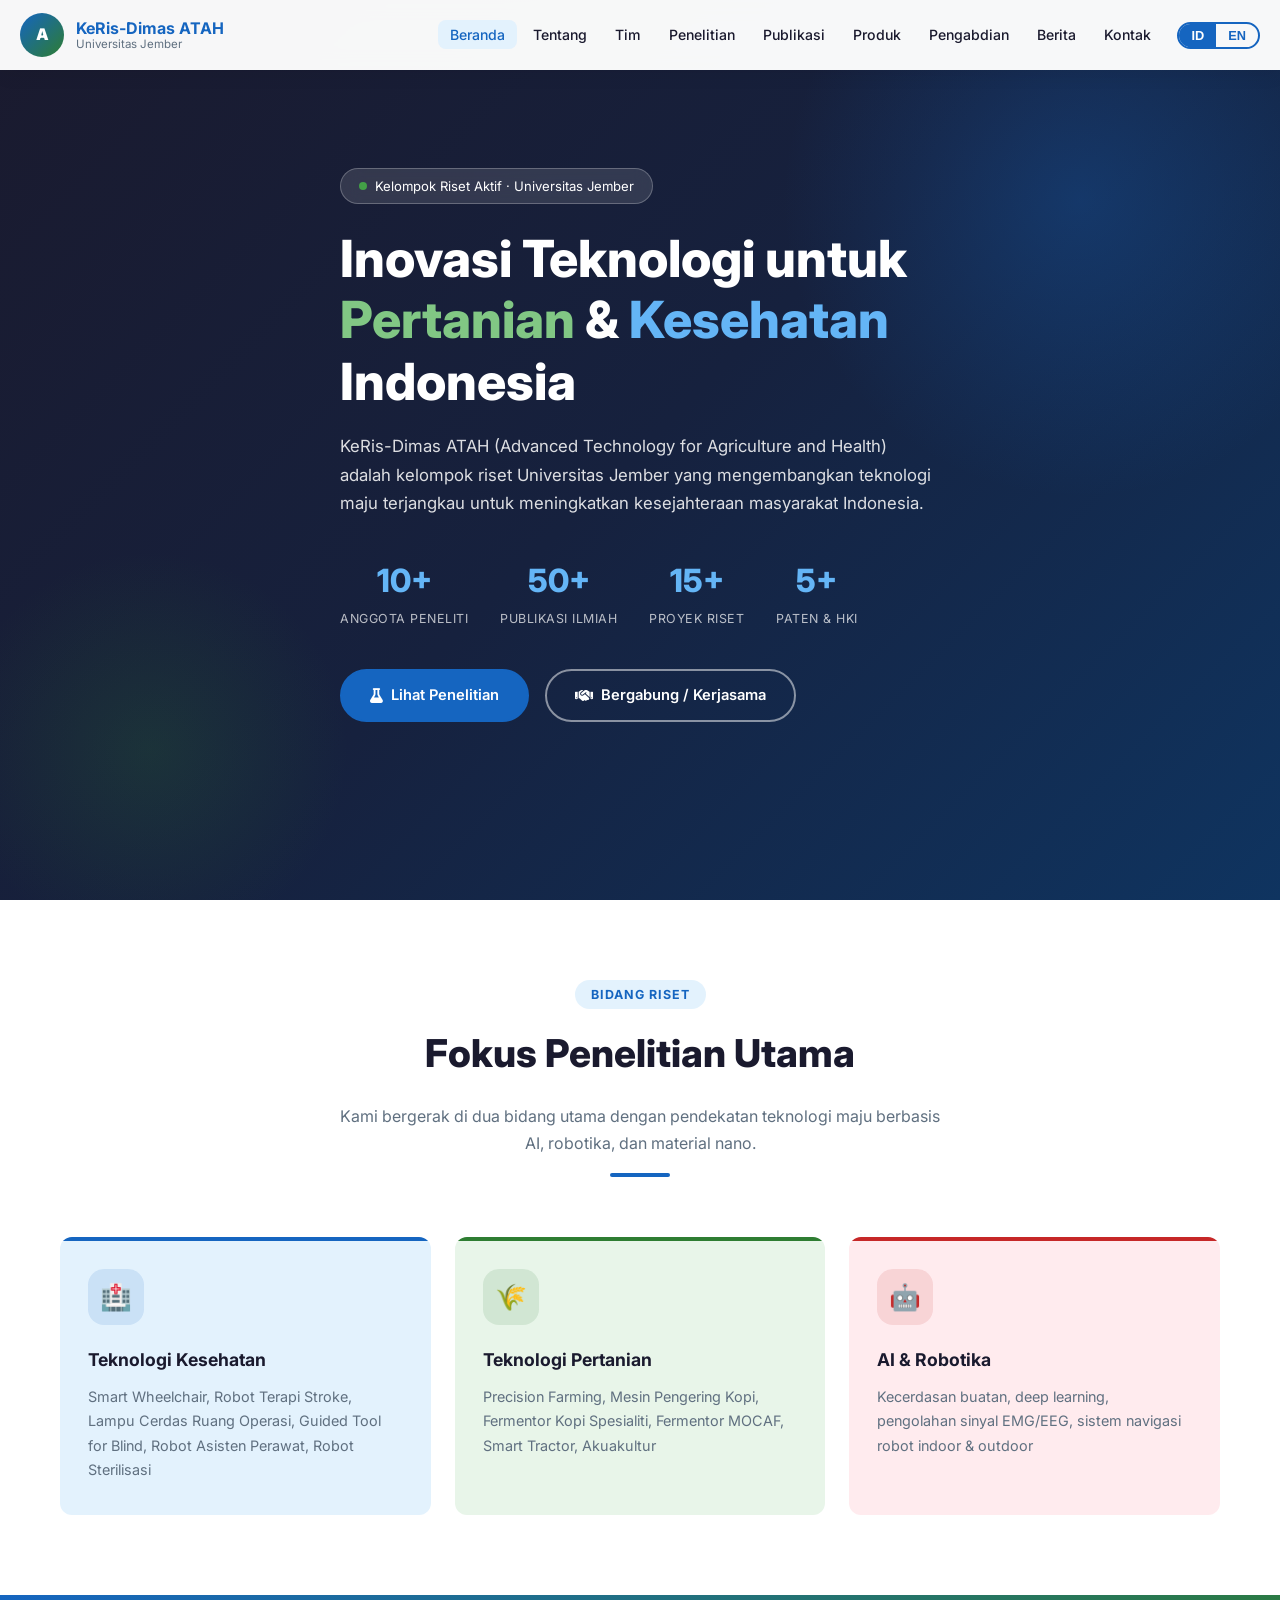
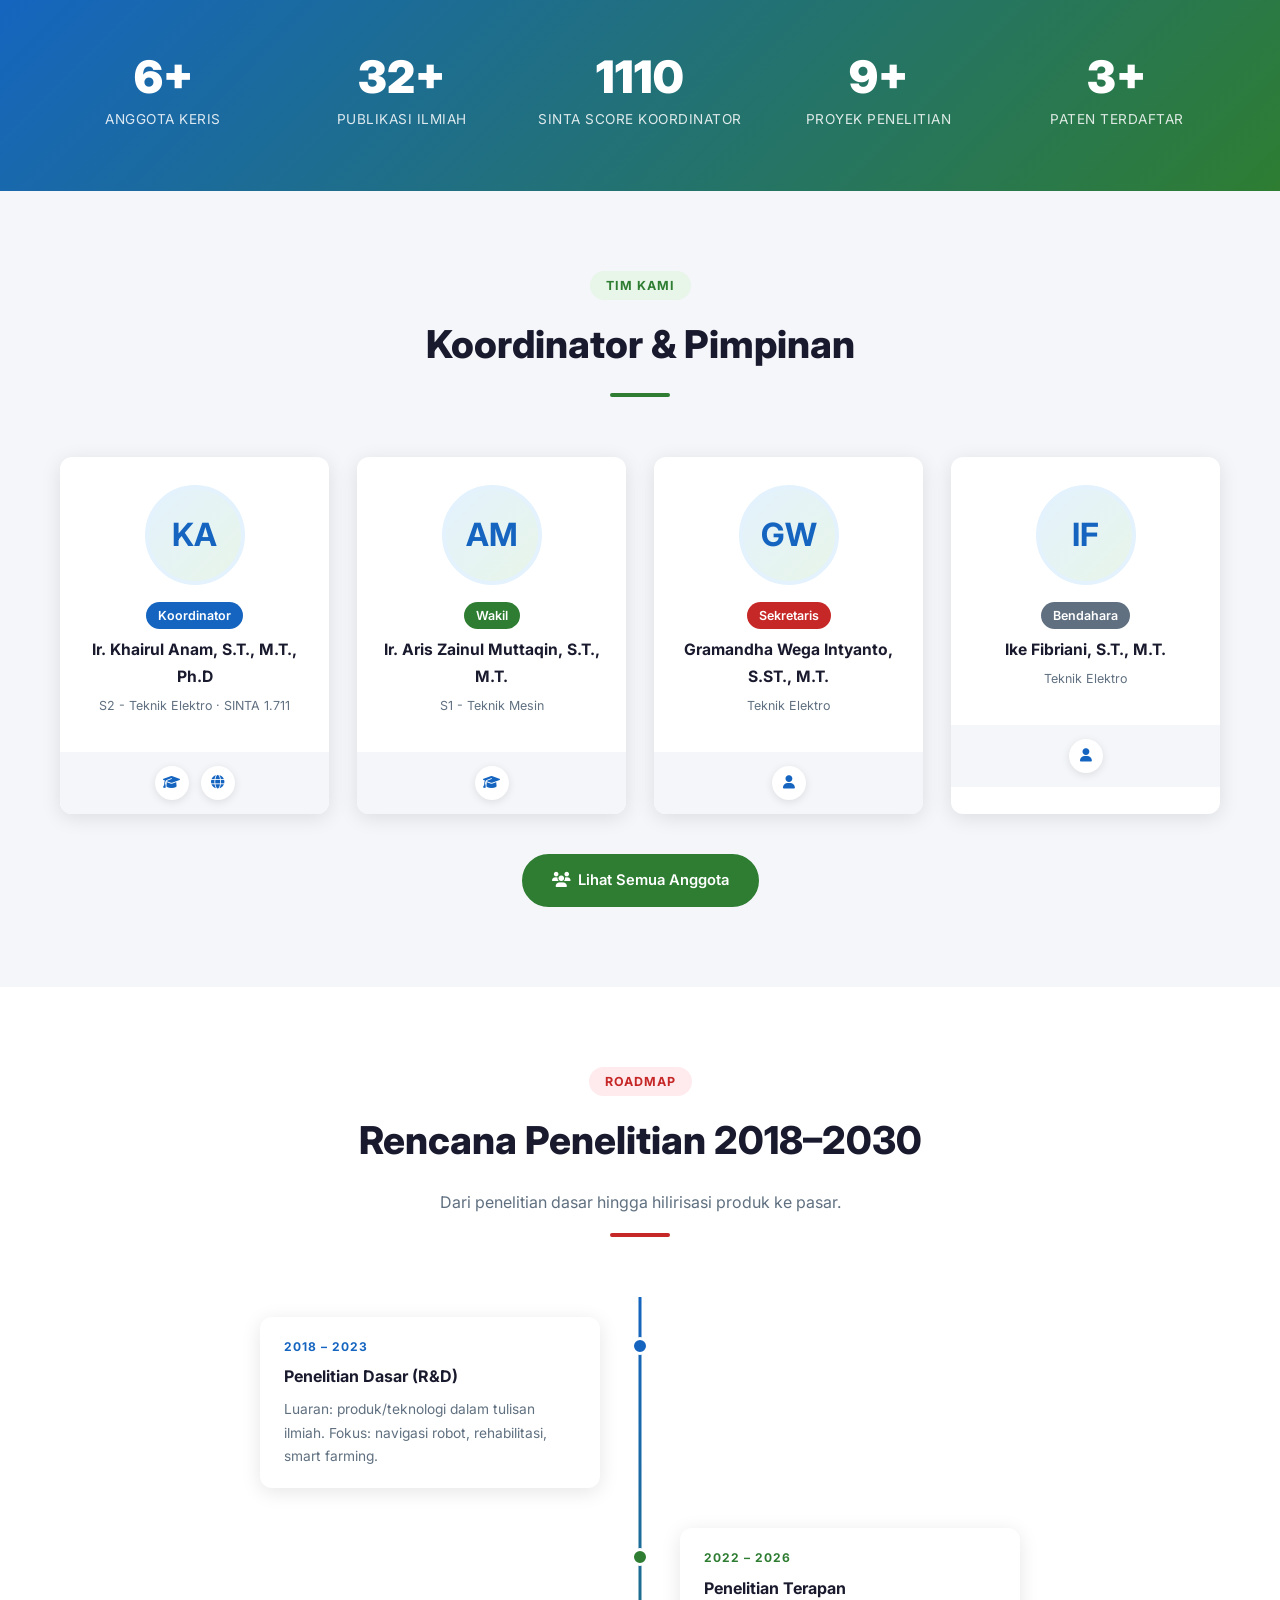
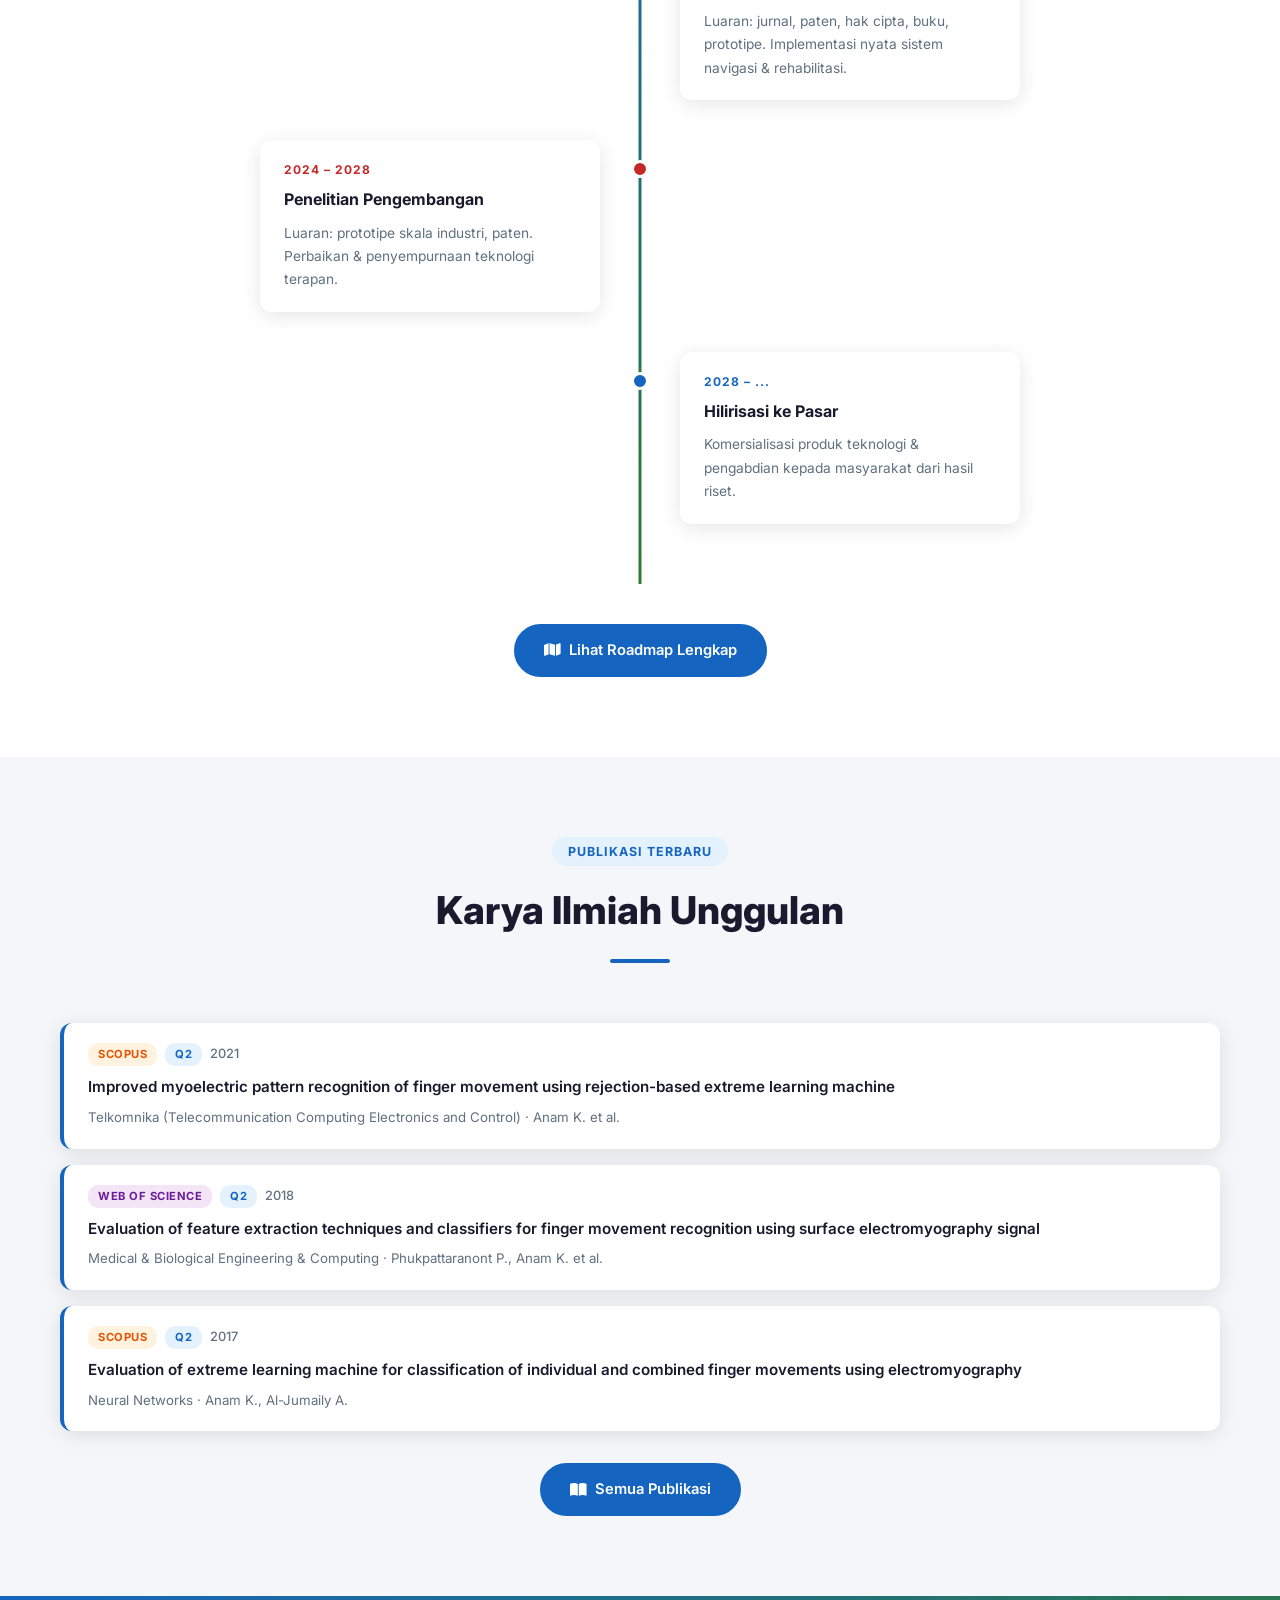
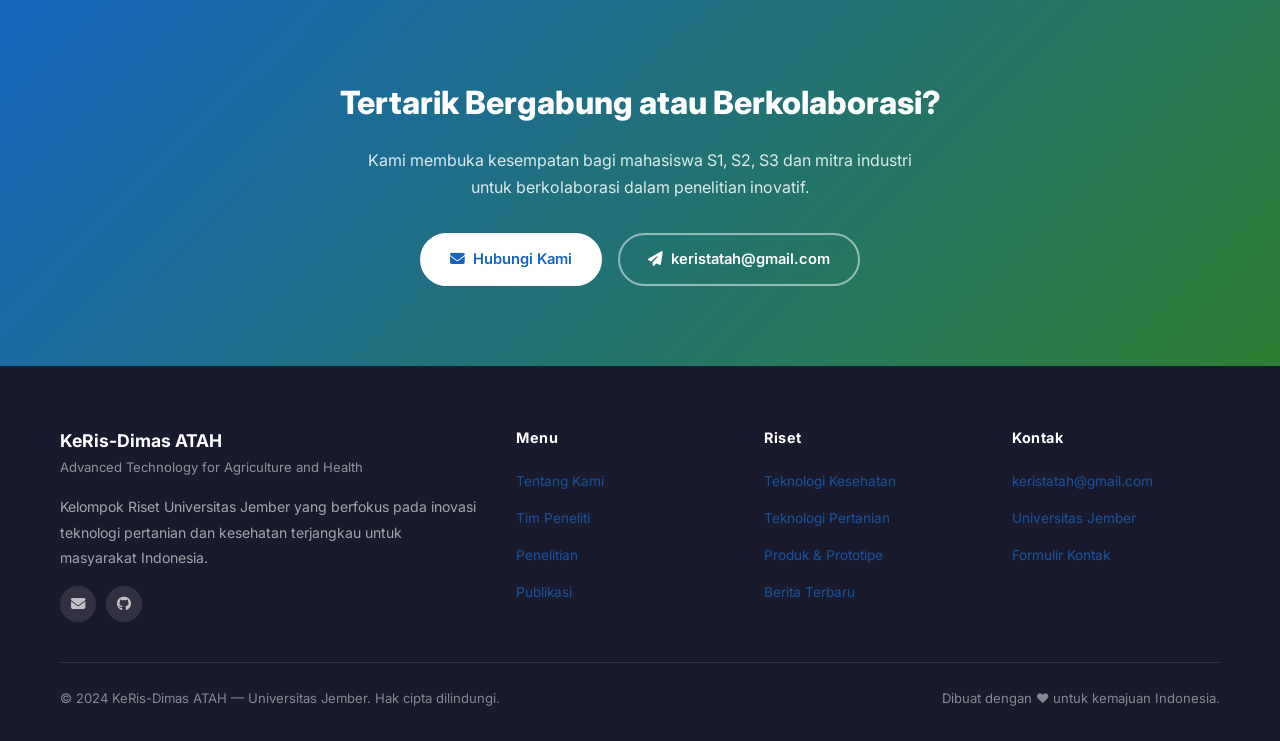
==== index.html @ ddde3e36 "Initial commit" ====
<!DOCTYPE html>
<html lang="id">
<head>
  <meta charset="UTF-8" />
  <meta name="viewport" content="width=device-width, initial-scale=1.0" />
  <title>KeRis-Dimas ATAH — Universitas Jember</title>
  <meta name="description" content="Advanced Technology for Agriculture and Health — Kelompok Riset Universitas Jember yang berfokus pada inovasi teknologi bidang pertanian dan kesehatan." />
  <link rel="preconnect" href="https://fonts.googleapis.com" />
  <link href="https://fonts.googleapis.com/css2?family=Inter:wght@400;500;600;700;800;900&display=swap" rel="stylesheet" />
  <link rel="stylesheet" href="https://cdnjs.cloudflare.com/ajax/libs/font-awesome/6.5.0/css/all.min.css" />
  <link rel="stylesheet" href="css/style.css" />
</head>
<body>

<!-- ═══════════════════════════════ NAVBAR ═══════════════════════════════ -->
<nav class="navbar">
  <a href="index.html" class="navbar-brand">
    <div class="logo-circle">A</div>
    <div class="brand-text">
      <div class="brand-main">KeRis-Dimas ATAH</div>
      <div class="brand-sub">Universitas Jember</div>
    </div>
  </a>

  <ul class="nav-links">
    <li><a href="index.html"><span class="lang-id">Beranda</span><span class="lang-en">Home</span></a></li>
    <li><a href="about.html"><span class="lang-id">Tentang</span><span class="lang-en">About</span></a></li>
    <li><a href="team.html"><span class="lang-id">Tim</span><span class="lang-en">Team</span></a></li>
    <li><a href="research.html"><span class="lang-id">Penelitian</span><span class="lang-en">Research</span></a></li>
    <li><a href="publications.html"><span class="lang-id">Publikasi</span><span class="lang-en">Publications</span></a></li>
    <li><a href="products.html"><span class="lang-id">Produk</span><span class="lang-en">Products</span></a></li>
        <li><a href="pengabdian.html"><span class="lang-id">Pengabdian</span><span class="lang-en">Service</span></a></li>
    <li><a href="news.html"><span class="lang-id">Berita</span><span class="lang-en">News</span></a></li>
    <li><a href="contact.html"><span class="lang-id">Kontak</span><span class="lang-en">Contact</span></a></li>
    <li>
      <div class="lang-btn">
        <button id="btn-id" class="active">ID</button>
        <button id="btn-en">EN</button>
      </div>
    </li>
  </ul>

  <button class="hamburger" aria-label="Menu" aria-expanded="false">
    <span></span><span></span><span></span>
  </button>
</nav>

<!-- ═══════════════════════════════ HERO ═══════════════════════════════ -->
<section class="hero">
  <div class="container">
    <div class="hero-content">
      <div class="hero-badge">
        <span class="dot"></span>
        <span class="lang-id">Kelompok Riset Aktif · Universitas Jember</span>
        <span class="lang-en">Active Research Group · Universitas Jember</span>
      </div>

      <h1>
        <span class="lang-id">
          Inovasi Teknologi untuk<br>
          <span class="highlight-green">Pertanian</span> &amp;
          <span class="highlight-blue">Kesehatan</span><br>
          Indonesia
        </span>
        <span class="lang-en">
          Technology Innovation for<br>
          <span class="highlight-green">Agriculture</span> &amp;
          <span class="highlight-blue">Health</span><br>
          of Indonesia
        </span>
      </h1>

      <p>
        <span class="lang-id">
          KeRis-Dimas ATAH (Advanced Technology for Agriculture and Health) adalah kelompok riset
          Universitas Jember yang mengembangkan teknologi maju terjangkau untuk meningkatkan
          kesejahteraan masyarakat Indonesia.
        </span>
        <span class="lang-en">
          KeRis-Dimas ATAH (Advanced Technology for Agriculture and Health) is a research group
          of Universitas Jember developing affordable advanced technologies to improve
          the welfare of Indonesian society.
        </span>
      </p>

      <div class="hero-stats">
        <div class="hero-stat">
          <div class="number" data-target="10" data-suffix="+">0</div>
          <div class="label"><span class="lang-id">Anggota Peneliti</span><span class="lang-en">Researchers</span></div>
        </div>
        <div class="hero-stat">
          <div class="number" data-target="50" data-suffix="+">0</div>
          <div class="label"><span class="lang-id">Publikasi Ilmiah</span><span class="lang-en">Publications</span></div>
        </div>
        <div class="hero-stat">
          <div class="number" data-target="15" data-suffix="+">0</div>
          <div class="label"><span class="lang-id">Proyek Riset</span><span class="lang-en">Research Projects</span></div>
        </div>
        <div class="hero-stat">
          <div class="number" data-target="5" data-suffix="+">0</div>
          <div class="label"><span class="lang-id">Paten & HKI</span><span class="lang-en">Patents & IPR</span></div>
        </div>
      </div>

      <div class="hero-buttons">
        <a href="research.html" class="btn btn-primary">
          <i class="fas fa-flask"></i>
          <span class="lang-id">Lihat Penelitian</span>
          <span class="lang-en">View Research</span>
        </a>
        <a href="contact.html" class="btn btn-outline">
          <i class="fas fa-handshake"></i>
          <span class="lang-id">Bergabung / Kerjasama</span>
          <span class="lang-en">Join / Collaborate</span>
        </a>
      </div>
    </div>
  </div>
</section>

<!-- ═══════════════════════════════ FOCUS AREAS ═══════════════════════════════ -->
<section style="padding:80px 0; background:var(--white);">
  <div class="container">
    <div class="section-header">
      <span class="section-tag tag-blue">
        <span class="lang-id">Bidang Riset</span>
        <span class="lang-en">Research Areas</span>
      </span>
      <h2>
        <span class="lang-id">Fokus Penelitian Utama</span>
        <span class="lang-en">Main Research Focus</span>
      </h2>
      <p>
        <span class="lang-id">Kami bergerak di dua bidang utama dengan pendekatan teknologi maju berbasis AI, robotika, dan material nano.</span>
        <span class="lang-en">We operate in two main areas using advanced AI-based, robotics, and nanomaterial technologies.</span>
      </p>
      <div class="section-divider divider-blue"></div>
    </div>

    <div class="focus-grid">
      <!-- Health -->
      <div class="focus-card blue">
        <div class="focus-icon">🏥</div>
        <h3><span class="lang-id">Teknologi Kesehatan</span><span class="lang-en">Health Technology</span></h3>
        <p>
          <span class="lang-id">Smart Wheelchair, Robot Terapi Stroke, Lampu Cerdas Ruang Operasi, Guided Tool for Blind, Robot Asisten Perawat, Robot Sterilisasi</span>
          <span class="lang-en">Smart Wheelchair, Stroke Therapy Robot, Smart OR Lamp, Guided Tool for Blind, Nurse Assistant Robot, Sterilization Robot</span>
        </p>
      </div>
      <!-- Agriculture -->
      <div class="focus-card green">
        <div class="focus-icon">🌾</div>
        <h3><span class="lang-id">Teknologi Pertanian</span><span class="lang-en">Agricultural Technology</span></h3>
        <p>
          <span class="lang-id">Precision Farming, Mesin Pengering Kopi, Fermentor Kopi Spesialiti, Fermentor MOCAF, Smart Tractor, Akuakultur</span>
          <span class="lang-en">Precision Farming, Coffee Dryer, Specialty Coffee Fermenter, MOCAF Fermenter, Smart Tractor, Aquaculture</span>
        </p>
      </div>
      <!-- AI & Robotics -->
      <div class="focus-card red">
        <div class="focus-icon">🤖</div>
        <h3><span class="lang-id">AI & Robotika</span><span class="lang-en">AI & Robotics</span></h3>
        <p>
          <span class="lang-id">Kecerdasan buatan, deep learning, pengolahan sinyal EMG/EEG, sistem navigasi robot indoor & outdoor</span>
          <span class="lang-en">Artificial intelligence, deep learning, EMG/EEG signal processing, indoor & outdoor robot navigation systems</span>
        </p>
      </div>
    </div>
  </div>
</section>

<!-- ═══════════════════════════════ STATS BAR ═══════════════════════════════ -->
<div class="stats-bar">
  <div class="container">
    <div class="stats-grid">
      <div class="stat-item">
        <div class="stat-number" data-target="10" data-suffix="+">0</div>
        <div class="stat-label"><span class="lang-id">Anggota KeRis</span><span class="lang-en">Members</span></div>
      </div>
      <div class="stat-item">
        <div class="stat-number" data-target="50" data-suffix="+">0</div>
        <div class="stat-label"><span class="lang-id">Publikasi Ilmiah</span><span class="lang-en">Publications</span></div>
      </div>
      <div class="stat-item">
        <div class="stat-number" data-target="1711">0</div>
        <div class="stat-label"><span class="lang-id">SINTA Score Koordinator</span><span class="lang-en">Coordinator SINTA Score</span></div>
      </div>
      <div class="stat-item">
        <div class="stat-number" data-target="15" data-suffix="+">0</div>
        <div class="stat-label"><span class="lang-id">Proyek Penelitian</span><span class="lang-en">Research Projects</span></div>
      </div>
      <div class="stat-item">
        <div class="stat-number" data-target="5" data-suffix="+">0</div>
        <div class="stat-label"><span class="lang-id">Paten Terdaftar</span><span class="lang-en">Registered Patents</span></div>
      </div>
    </div>
  </div>
</div>

<!-- ═══════════════════════════════ TEAM PREVIEW ═══════════════════════════════ -->
<section class="bg-light">
  <div class="container">
    <div class="section-header">
      <span class="section-tag tag-green">
        <span class="lang-id">Tim Kami</span><span class="lang-en">Our Team</span>
      </span>
      <h2>
        <span class="lang-id">Koordinator & Pimpinan</span>
        <span class="lang-en">Coordinator & Leaders</span>
      </h2>
      <div class="section-divider divider-green"></div>
    </div>

    <div class="team-grid" style="grid-template-columns: repeat(auto-fill, minmax(220px,1fr));">
      <!-- Koordinator -->
      <div class="team-card">
        <div class="team-card-top">
          <img src="assets/images/khairul-anam.jpg" alt="Khairul Anam" class="team-avatar"
               onerror="this.style.display='none';this.nextElementSibling.style.display='flex';">
          <div class="team-avatar-placeholder" style="display:none;">KA</div>
          <div class="role">Koordinator</div>
          <h3>Ir. Khairul Anam, S.T., M.T., Ph.D</h3>
          <div class="division">S2 - Teknik Elektro · SINTA 1.711</div>
        </div>
        <div class="team-card-footer">
          <a href="https://sinta.kemdikbud.go.id/authors/profile/55778" target="_blank" class="social-link" title="SINTA"><i class="fas fa-graduation-cap"></i></a>
          <a href="https://khairul-anam.github.io/" target="_blank" class="social-link" title="Website"><i class="fas fa-globe"></i></a>
        </div>
      </div>
      <!-- Wakil -->
      <div class="team-card">
        <div class="team-card-top">
          <img src="assets/images/aris-muttaqin.jpg" alt="Aris Zainul Muttaqin" class="team-avatar"
               onerror="this.style.display='none';this.nextElementSibling.style.display='flex';">
          <div class="team-avatar-placeholder" style="display:none;">AM</div>
          <div class="role green"><span class="lang-id">Wakil</span><span class="lang-en">Vice Coord.</span></div>
          <h3>Ir. Aris Zainul Muttaqin, S.T., M.T.</h3>
          <div class="division">S1 - Teknik Mesin</div>
        </div>
        <div class="team-card-footer">
          <a href="https://sinta.kemdikbud.go.id/authors/profile/6660229" target="_blank" class="social-link green" title="SINTA"><i class="fas fa-graduation-cap"></i></a>
        </div>
      </div>
      <!-- Sekretaris -->
      <div class="team-card">
        <div class="team-card-top">
          <div class="team-avatar-placeholder">GW</div>
          <div class="role red"><span class="lang-id">Sekretaris</span><span class="lang-en">Secretary</span></div>
          <h3>Gramandha Wega Intyanto, S.ST., M.T.</h3>
          <div class="division">Teknik Elektro</div>
        </div>
        <div class="team-card-footer">
          <a href="team.html" class="social-link red" title="Profil"><i class="fas fa-user"></i></a>
        </div>
      </div>
      <!-- Bendahara -->
      <div class="team-card">
        <div class="team-card-top">
          <div class="team-avatar-placeholder">IF</div>
          <div class="role" style="background:var(--gray)"><span class="lang-id">Bendahara</span><span class="lang-en">Treasurer</span></div>
          <h3>Ike Fibriani, S.T., M.T.</h3>
          <div class="division">Teknik Elektro</div>
        </div>
        <div class="team-card-footer">
          <a href="team.html" class="social-link" title="Profil"><i class="fas fa-user"></i></a>
        </div>
      </div>
    </div>

    <div class="text-center mt-6" style="margin-top:40px;">
      <a href="team.html" class="btn btn-green">
        <i class="fas fa-users"></i>
        <span class="lang-id">Lihat Semua Anggota</span>
        <span class="lang-en">View All Members</span>
      </a>
    </div>
  </div>
</section>

<!-- ═══════════════════════════════ ROADMAP PREVIEW ═══════════════════════════════ -->
<section>
  <div class="container">
    <div class="section-header">
      <span class="section-tag tag-red">
        <span class="lang-id">Roadmap</span><span class="lang-en">Research Roadmap</span>
      </span>
      <h2>
        <span class="lang-id">Rencana Penelitian 2018–2030</span>
        <span class="lang-en">Research Plan 2018–2030</span>
      </h2>
      <p>
        <span class="lang-id">Dari penelitian dasar hingga hilirisasi produk ke pasar.</span>
        <span class="lang-en">From basic research to product commercialization.</span>
      </p>
      <div class="section-divider divider-red"></div>
    </div>

    <div class="roadmap-timeline">
      <div class="roadmap-item">
        <div class="roadmap-dot blue"></div>
        <div class="roadmap-content">
          <div class="year text-blue">2018 – 2023</div>
          <h4><span class="lang-id">Penelitian Dasar (R&D)</span><span class="lang-en">Basic Research (R&D)</span></h4>
          <p><span class="lang-id">Luaran: produk/teknologi dalam tulisan ilmiah. Fokus: navigasi robot, rehabilitasi, smart farming.</span><span class="lang-en">Output: scientific publications. Focus: robot navigation, rehabilitation, smart farming.</span></p>
        </div>
      </div>
      <div class="roadmap-item">
        <div class="roadmap-dot green"></div>
        <div class="roadmap-content">
          <div class="year text-green">2022 – 2026</div>
          <h4><span class="lang-id">Penelitian Terapan</span><span class="lang-en">Applied Research</span></h4>
          <p><span class="lang-id">Luaran: jurnal, paten, hak cipta, buku, prototipe. Implementasi nyata sistem navigasi & rehabilitasi.</span><span class="lang-en">Output: journals, patents, copyright, books, prototypes. Real-world implementation.</span></p>
        </div>
      </div>
      <div class="roadmap-item">
        <div class="roadmap-dot red"></div>
        <div class="roadmap-content">
          <div class="year text-red">2024 – 2028</div>
          <h4><span class="lang-id">Penelitian Pengembangan</span><span class="lang-en">Development Research</span></h4>
          <p><span class="lang-id">Luaran: prototipe skala industri, paten. Perbaikan & penyempurnaan teknologi terapan.</span><span class="lang-en">Output: industrial-scale prototypes, patents. Refinement of applied technology.</span></p>
        </div>
      </div>
      <div class="roadmap-item">
        <div class="roadmap-dot blue"></div>
        <div class="roadmap-content">
          <div class="year text-blue">2028 – ...</div>
          <h4><span class="lang-id">Hilirisasi ke Pasar</span><span class="lang-en">Market Commercialization</span></h4>
          <p><span class="lang-id">Komersialisasi produk teknologi & pengabdian kepada masyarakat dari hasil riset.</span><span class="lang-en">Commercialization of technology products & community service from research results.</span></p>
        </div>
      </div>
    </div>

    <div class="text-center" style="margin-top:40px;">
      <a href="research.html" class="btn btn-primary">
        <i class="fas fa-map"></i>
        <span class="lang-id">Lihat Roadmap Lengkap</span>
        <span class="lang-en">View Full Roadmap</span>
      </a>
    </div>
  </div>
</section>

<!-- ═══════════════════════════════ LATEST PUBLICATIONS ═══════════════════════════════ -->
<section class="bg-light">
  <div class="container">
    <div class="section-header">
      <span class="section-tag tag-blue">
        <span class="lang-id">Publikasi Terbaru</span><span class="lang-en">Latest Publications</span>
      </span>
      <h2>
        <span class="lang-id">Karya Ilmiah Unggulan</span>
        <span class="lang-en">Featured Scientific Works</span>
      </h2>
      <div class="section-divider divider-blue"></div>
    </div>

    <div class="pub-list">
      <div class="pub-card q2">
        <div class="pub-meta">
          <span class="pub-badge badge-scopus">Scopus</span>
          <span class="pub-badge badge-q2">Q2</span>
          <span class="pub-year">2021</span>
        </div>
        <h4>Improved myoelectric pattern recognition of finger movement using rejection-based extreme learning machine</h4>
        <div class="pub-journal">Telkomnika (Telecommunication Computing Electronics and Control) · Anam K. et al.</div>
      </div>
      <div class="pub-card q2">
        <div class="pub-meta">
          <span class="pub-badge badge-wos">Web of Science</span>
          <span class="pub-badge badge-q2">Q2</span>
          <span class="pub-year">2018</span>
        </div>
        <h4>Evaluation of feature extraction techniques and classifiers for finger movement recognition using surface electromyography signal</h4>
        <div class="pub-journal">Medical & Biological Engineering & Computing · Phukpattaranont P., Anam K. et al.</div>
      </div>
      <div class="pub-card q2">
        <div class="pub-meta">
          <span class="pub-badge badge-scopus">Scopus</span>
          <span class="pub-badge badge-q2">Q2</span>
          <span class="pub-year">2017</span>
        </div>
        <h4>Evaluation of extreme learning machine for classification of individual and combined finger movements using electromyography</h4>
        <div class="pub-journal">Neural Networks · Anam K., Al-Jumaily A.</div>
      </div>
    </div>

    <div class="text-center" style="margin-top:32px;">
      <a href="publications.html" class="btn btn-primary">
        <i class="fas fa-book-open"></i>
        <span class="lang-id">Semua Publikasi</span>
        <span class="lang-en">All Publications</span>
      </a>
    </div>
  </div>
</section>

<!-- ═══════════════════════════════ CALL TO ACTION ═══════════════════════════════ -->
<section style="background:linear-gradient(135deg,var(--blue) 0%,var(--green) 100%);padding:80px 0;text-align:center;">
  <div class="container">
    <h2 style="color:white;font-size:2rem;font-weight:800;margin-bottom:16px;">
      <span class="lang-id">Tertarik Bergabung atau Berkolaborasi?</span>
      <span class="lang-en">Interested in Joining or Collaborating?</span>
    </h2>
    <p style="color:rgba(255,255,255,0.85);font-size:1rem;max-width:550px;margin:0 auto 32px;">
      <span class="lang-id">Kami membuka kesempatan bagi mahasiswa S1, S2, S3 dan mitra industri untuk berkolaborasi dalam penelitian inovatif.</span>
      <span class="lang-en">We welcome undergraduate, graduate students, and industry partners to collaborate in innovative research.</span>
    </p>
    <div style="display:flex;gap:16px;justify-content:center;flex-wrap:wrap;">
      <a href="contact.html" class="btn" style="background:white;color:var(--blue);border-color:white;">
        <i class="fas fa-envelope"></i>
        <span class="lang-id">Hubungi Kami</span>
        <span class="lang-en">Contact Us</span>
      </a>
      <a href="mailto:keristatah@gmail.com" class="btn btn-outline">
        <i class="fas fa-paper-plane"></i>
        keristatah@gmail.com
      </a>
    </div>
  </div>
</section>

<!-- ═══════════════════════════════ FOOTER ═══════════════════════════════ -->
<footer>
  <div class="container">
    <div class="footer-grid">
      <div>
        <div class="footer-brand">
          <div class="name">KeRis-Dimas ATAH</div>
          <div class="sub">Advanced Technology for Agriculture and Health</div>
        </div>
        <p>
          <span class="lang-id">Kelompok Riset Universitas Jember yang berfokus pada inovasi teknologi pertanian dan kesehatan terjangkau untuk masyarakat Indonesia.</span>
          <span class="lang-en">A research group of Universitas Jember focusing on affordable agricultural and health technology innovations for Indonesian society.</span>
        </p>
        <div class="footer-socials" style="margin-top:16px;">
          <a href="mailto:keristatah@gmail.com" class="footer-social-btn" title="Email"><i class="fas fa-envelope"></i></a>
          <a href="https://github.com/kerisatah-unej" target="_blank" class="footer-social-btn" title="GitHub"><i class="fab fa-github"></i></a>
        </div>
      </div>
      <div class="footer-col">
        <h4><span class="lang-id">Menu</span><span class="lang-en">Navigation</span></h4>
        <ul>
          <li><a href="about.html"><span class="lang-id">Tentang Kami</span><span class="lang-en">About Us</span></a></li>
          <li><a href="team.html"><span class="lang-id">Tim Peneliti</span><span class="lang-en">Research Team</span></a></li>
          <li><a href="research.html"><span class="lang-id">Penelitian</span><span class="lang-en">Research</span></a></li>
          <li><a href="publications.html"><span class="lang-id">Publikasi</span><span class="lang-en">Publications</span></a></li>
        </ul>
      </div>
      <div class="footer-col">
        <h4><span class="lang-id">Riset</span><span class="lang-en">Research</span></h4>
        <ul>
          <li><a href="research.html#health"><span class="lang-id">Teknologi Kesehatan</span><span class="lang-en">Health Technology</span></a></li>
          <li><a href="research.html#agriculture"><span class="lang-id">Teknologi Pertanian</span><span class="lang-en">Agricultural Tech</span></a></li>
          <li><a href="products.html"><span class="lang-id">Produk & Prototipe</span><span class="lang-en">Products & Prototypes</span></a></li>
          <li><a href="news.html"><span class="lang-id">Berita Terbaru</span><span class="lang-en">Latest News</span></a></li>
        </ul>
      </div>
      <div class="footer-col">
        <h4><span class="lang-id">Kontak</span><span class="lang-en">Contact</span></h4>
        <ul>
          <li><a href="mailto:keristatah@gmail.com">keristatah@gmail.com</a></li>
          <li><a href="https://unej.ac.id" target="_blank">Universitas Jember</a></li>
          <li><a href="contact.html"><span class="lang-id">Formulir Kontak</span><span class="lang-en">Contact Form</span></a></li>
        </ul>
      </div>
    </div>
    <div class="footer-bottom">
      <p>© 2024 KeRis-Dimas ATAH — Universitas Jember. <span class="lang-id">Hak cipta dilindungi.</span><span class="lang-en">All rights reserved.</span></p>
      <p><span class="lang-id">Dibuat dengan ❤️ untuk kemajuan Indonesia.</span><span class="lang-en">Made with ❤️ for Indonesia's progress.</span></p>
    </div>
  </div>
</footer>

<button class="scroll-top" id="scroll-top" aria-label="Scroll to top">
  <i class="fas fa-arrow-up"></i>
</button>

<script src="js/main.js"></script>
</body>
</html>
---- css/style.css ----
/* ============================================================
   KeRis-Dimas ATAH — Universitas Jember
   Main Stylesheet
   Colors: Blue #1565C0 | Green #2E7D32 | Red #C62828
   ============================================================ */

:root {
  --blue:        #1565C0;
  --blue-light:  #1E88E5;
  --blue-pale:   #E3F2FD;
  --green:       #2E7D32;
  --green-light: #43A047;
  --green-pale:  #E8F5E9;
  --red:         #C62828;
  --red-light:   #E53935;
  --red-pale:    #FFEBEE;
  --dark:        #1A1A2E;
  --gray:        #607080;
  --light-gray:  #F4F6F9;
  --white:       #FFFFFF;
  --shadow:      0 4px 20px rgba(0,0,0,0.10);
  --radius:      12px;
  --transition:  all 0.3s ease;
}

/* ── Reset & Base ── */
*, *::before, *::after { box-sizing: border-box; margin: 0; padding: 0; }
html { scroll-behavior: smooth; font-size: 16px; }
body {
  font-family: 'Inter', 'Segoe UI', Tahoma, Geneva, Verdana, sans-serif;
  color: var(--dark);
  background: var(--white);
  line-height: 1.7;
}
a { color: var(--blue); text-decoration: none; transition: var(--transition); }
a:hover { color: var(--blue-light); }
img { max-width: 100%; height: auto; display: block; }
section { padding: 80px 0; }
.container { max-width: 1200px; margin: 0 auto; padding: 0 20px; }

/* ── Language Toggle ── */
.lang-en { display: none; }
.lang-id { display: inline; }
body.en .lang-en { display: inline; }
body.en .lang-id { display: none; }
/* Block-level language elements */
.lang-en-block { display: none; }
.lang-id-block { display: block; }
body.en .lang-en-block { display: block; }
body.en .lang-id-block { display: none; }

/* ── Navbar ── */
.navbar {
  position: fixed;
  top: 0; left: 0; right: 0;
  z-index: 1000;
  background: rgba(255,255,255,0.97);
  backdrop-filter: blur(10px);
  box-shadow: 0 2px 20px rgba(0,0,0,0.08);
  padding: 0 20px;
  height: 70px;
  display: flex;
  align-items: center;
  justify-content: space-between;
  transition: var(--transition);
}
.navbar-brand {
  display: flex;
  align-items: center;
  gap: 12px;
  font-weight: 700;
  font-size: 1.1rem;
  color: var(--dark) !important;
}
.navbar-brand .logo-circle {
  width: 44px; height: 44px;
  border-radius: 50%;
  background: linear-gradient(135deg, var(--blue), var(--green));
  display: flex; align-items: center; justify-content: center;
  color: white; font-weight: 900; font-size: 1rem;
  flex-shrink: 0;
}
.navbar-brand .brand-text { line-height: 1.2; }
.navbar-brand .brand-text .brand-main { color: var(--blue); font-size: 1rem; }
.navbar-brand .brand-text .brand-sub { color: var(--gray); font-size: 0.72rem; font-weight: 400; }

.nav-links {
  display: flex;
  align-items: center;
  gap: 4px;
  list-style: none;
}
.nav-links a {
  color: var(--dark);
  font-size: 0.88rem;
  font-weight: 500;
  padding: 6px 12px;
  border-radius: 8px;
  transition: var(--transition);
}
.nav-links a:hover,
.nav-links a.active {
  background: var(--blue-pale);
  color: var(--blue);
}

.lang-btn {
  display: flex;
  align-items: center;
  border: 2px solid var(--blue);
  border-radius: 20px;
  overflow: hidden;
  margin-left: 10px;
}
.lang-btn button {
  padding: 4px 12px;
  border: none;
  background: transparent;
  font-size: 0.8rem;
  font-weight: 600;
  cursor: pointer;
  transition: var(--transition);
  color: var(--blue);
}
.lang-btn button.active {
  background: var(--blue);
  color: white;
}

.hamburger {
  display: none;
  flex-direction: column;
  gap: 5px;
  cursor: pointer;
  padding: 8px;
  border: none;
  background: none;
}
.hamburger span {
  width: 24px; height: 2px;
  background: var(--dark);
  border-radius: 2px;
  transition: var(--transition);
}

/* ── Mobile Nav ── */
@media (max-width: 900px) {
  .hamburger { display: flex; }
  .nav-links {
    position: fixed;
    top: 70px; left: 0; right: 0;
    background: white;
    flex-direction: column;
    padding: 20px;
    gap: 4px;
    box-shadow: var(--shadow);
    transform: translateY(-120%);
    transition: transform 0.3s ease;
  }
  .nav-links.open { transform: translateY(0); }
  .nav-links a { display: block; padding: 10px 16px; }
  .lang-btn { margin: 10px auto 0; }
}

/* ── Hero Section ── */
.hero {
  min-height: 100vh;
  background: linear-gradient(135deg, var(--dark) 0%, #16213e 50%, #0f3460 100%);
  display: flex;
  align-items: center;
  padding-top: 70px;
  position: relative;
  overflow: hidden;
}
.hero::before {
  content: '';
  position: absolute;
  width: 600px; height: 600px;
  border-radius: 50%;
  background: radial-gradient(circle, rgba(21,101,192,0.3) 0%, transparent 70%);
  top: -100px; right: -100px;
}
.hero::after {
  content: '';
  position: absolute;
  width: 400px; height: 400px;
  border-radius: 50%;
  background: radial-gradient(circle, rgba(46,125,50,0.2) 0%, transparent 70%);
  bottom: -50px; left: -50px;
}
.hero-content {
  position: relative;
  z-index: 1;
  color: white;
  max-width: 750px;
}
.hero-badge {
  display: inline-flex;
  align-items: center;
  gap: 8px;
  background: rgba(255,255,255,0.12);
  border: 1px solid rgba(255,255,255,0.25);
  border-radius: 30px;
  padding: 6px 18px;
  font-size: 0.82rem;
  margin-bottom: 24px;
  backdrop-filter: blur(10px);
}
.hero-badge .dot {
  width: 8px; height: 8px;
  border-radius: 50%;
  background: var(--green-light);
  animation: pulse 2s infinite;
}
@keyframes pulse {
  0%,100% { transform: scale(1); opacity:1; }
  50% { transform: scale(1.3); opacity:0.7; }
}
.hero h1 {
  font-size: clamp(2rem, 5vw, 3.2rem);
  font-weight: 800;
  line-height: 1.2;
  margin-bottom: 20px;
}
.hero h1 .highlight-blue { color: #64B5F6; }
.hero h1 .highlight-green { color: #81C784; }
.hero p {
  font-size: 1.05rem;
  opacity: 0.85;
  margin-bottom: 36px;
  max-width: 600px;
}
.hero-stats {
  display: flex;
  gap: 32px;
  margin-bottom: 40px;
  flex-wrap: wrap;
}
.hero-stat {
  text-align: center;
}
.hero-stat .number {
  font-size: 2rem;
  font-weight: 800;
  color: #64B5F6;
}
.hero-stat .label {
  font-size: 0.78rem;
  opacity: 0.7;
  text-transform: uppercase;
  letter-spacing: 0.5px;
}
.hero-buttons {
  display: flex;
  gap: 16px;
  flex-wrap: wrap;
}

/* ── Buttons ── */
.btn {
  display: inline-flex;
  align-items: center;
  gap: 8px;
  padding: 12px 28px;
  border-radius: 50px;
  font-size: 0.92rem;
  font-weight: 600;
  border: 2px solid transparent;
  cursor: pointer;
  transition: var(--transition);
  text-decoration: none;
}
.btn-primary {
  background: var(--blue);
  color: white;
  border-color: var(--blue);
}
.btn-primary:hover {
  background: var(--blue-light);
  border-color: var(--blue-light);
  color: white;
  transform: translateY(-2px);
  box-shadow: 0 8px 25px rgba(21,101,192,0.4);
}
.btn-outline {
  background: transparent;
  color: white;
  border-color: rgba(255,255,255,0.5);
}
.btn-outline:hover {
  background: rgba(255,255,255,0.15);
  border-color: white;
  color: white;
  transform: translateY(-2px);
}
.btn-green {
  background: var(--green);
  color: white;
  border-color: var(--green);
}
.btn-green:hover {
  background: var(--green-light);
  border-color: var(--green-light);
  color: white;
  transform: translateY(-2px);
}
.btn-red {
  background: var(--red);
  color: white;
  border-color: var(--red);
}
.btn-sm {
  padding: 8px 20px;
  font-size: 0.82rem;
}

/* ── Section Headers ── */
.section-header {
  text-align: center;
  margin-bottom: 60px;
}
.section-tag {
  display: inline-block;
  padding: 4px 16px;
  border-radius: 20px;
  font-size: 0.78rem;
  font-weight: 700;
  text-transform: uppercase;
  letter-spacing: 1px;
  margin-bottom: 12px;
}
.tag-blue { background: var(--blue-pale); color: var(--blue); }
.tag-green { background: var(--green-pale); color: var(--green); }
.tag-red { background: var(--red-pale); color: var(--red); }

.section-header h2 {
  font-size: clamp(1.6rem, 3vw, 2.4rem);
  font-weight: 800;
  color: var(--dark);
  margin-bottom: 16px;
}
.section-header p {
  color: var(--gray);
  font-size: 1rem;
  max-width: 600px;
  margin: 0 auto;
}
.section-divider {
  width: 60px; height: 4px;
  border-radius: 2px;
  margin: 16px auto 0;
}
.divider-blue { background: var(--blue); }
.divider-green { background: var(--green); }
.divider-red { background: var(--red); }

/* ── Cards ── */
.card {
  background: white;
  border-radius: var(--radius);
  box-shadow: var(--shadow);
  overflow: hidden;
  transition: var(--transition);
}
.card:hover {
  transform: translateY(-6px);
  box-shadow: 0 12px 40px rgba(0,0,0,0.14);
}
.card-body { padding: 28px; }

/* ── Research Focus Cards ── */
.focus-grid {
  display: grid;
  grid-template-columns: repeat(auto-fit, minmax(280px, 1fr));
  gap: 24px;
}
.focus-card {
  border-radius: var(--radius);
  padding: 32px 28px;
  position: relative;
  overflow: hidden;
  transition: var(--transition);
}
.focus-card::before {
  content: '';
  position: absolute;
  top: 0; left: 0; right: 0;
  height: 4px;
}
.focus-card.blue { background: var(--blue-pale); }
.focus-card.blue::before { background: var(--blue); }
.focus-card.green { background: var(--green-pale); }
.focus-card.green::before { background: var(--green); }
.focus-card.red { background: var(--red-pale); }
.focus-card.red::before { background: var(--red); }
.focus-card:hover { transform: translateY(-4px); box-shadow: var(--shadow); }
.focus-icon {
  width: 56px; height: 56px;
  border-radius: 16px;
  display: flex; align-items: center; justify-content: center;
  font-size: 1.6rem;
  margin-bottom: 20px;
}
.focus-card.blue .focus-icon { background: rgba(21,101,192,0.12); }
.focus-card.green .focus-icon { background: rgba(46,125,50,0.12); }
.focus-card.red .focus-icon { background: rgba(198,40,40,0.12); }
.focus-card h3 { font-size: 1.1rem; font-weight: 700; margin-bottom: 10px; }
.focus-card p { font-size: 0.9rem; color: var(--gray); margin: 0; }

/* ── Stats Bar ── */
.stats-bar {
  background: linear-gradient(135deg, var(--blue) 0%, var(--green) 100%);
  padding: 60px 0;
}
.stats-grid {
  display: grid;
  grid-template-columns: repeat(auto-fit, minmax(160px, 1fr));
  gap: 32px;
  text-align: center;
}
.stat-item { color: white; }
.stat-number {
  font-size: 2.8rem;
  font-weight: 900;
  line-height: 1;
  margin-bottom: 8px;
}
.stat-label {
  font-size: 0.85rem;
  opacity: 0.85;
  text-transform: uppercase;
  letter-spacing: 0.5px;
}

/* ── Team Cards ── */
.team-grid {
  display: grid;
  grid-template-columns: repeat(auto-fill, minmax(240px, 1fr));
  gap: 28px;
}
.team-card {
  background: white;
  border-radius: var(--radius);
  box-shadow: var(--shadow);
  overflow: hidden;
  text-align: center;
  transition: var(--transition);
}
.team-card:hover { transform: translateY(-6px); box-shadow: 0 16px 40px rgba(0,0,0,0.14); }
.team-card-top {
  padding: 28px 20px 20px;
}
.team-avatar {
  width: 100px; height: 100px;
  border-radius: 50%;
  margin: 0 auto 16px;
  object-fit: cover;
  border: 4px solid var(--blue-pale);
}
.team-avatar-placeholder {
  width: 100px; height: 100px;
  border-radius: 50%;
  margin: 0 auto 16px;
  background: linear-gradient(135deg, var(--blue-pale), var(--green-pale));
  display: flex; align-items: center; justify-content: center;
  font-size: 2rem; font-weight: 700; color: var(--blue);
  border: 4px solid var(--blue-pale);
}
.team-card h3 { font-size: 0.98rem; font-weight: 700; margin-bottom: 4px; color: var(--dark); }
.team-card .role {
  font-size: 0.78rem;
  color: white;
  background: var(--blue);
  display: inline-block;
  padding: 3px 12px;
  border-radius: 20px;
  margin-bottom: 8px;
  font-weight: 600;
}
.team-card .role.green { background: var(--green); }
.team-card .role.red { background: var(--red); }
.team-card .division {
  font-size: 0.78rem;
  color: var(--gray);
  margin-bottom: 16px;
}
.team-card-footer {
  background: var(--light-gray);
  padding: 14px 20px;
  display: flex;
  justify-content: center;
  gap: 12px;
}
.social-link {
  width: 34px; height: 34px;
  border-radius: 50%;
  background: white;
  display: flex; align-items: center; justify-content: center;
  font-size: 0.85rem;
  color: var(--blue);
  box-shadow: 0 2px 8px rgba(0,0,0,0.10);
  transition: var(--transition);
}
.social-link:hover { background: var(--blue); color: white; transform: scale(1.1); }
.social-link.green:hover { background: var(--green); }
.social-link.red:hover { background: var(--red); }

/* ── Roadmap ── */
.roadmap-timeline {
  position: relative;
  padding: 20px 0;
}
.roadmap-timeline::before {
  content: '';
  position: absolute;
  left: 50%;
  top: 0; bottom: 0;
  width: 3px;
  background: linear-gradient(to bottom, var(--blue), var(--green));
  transform: translateX(-50%);
}
.roadmap-item {
  display: flex;
  justify-content: flex-end;
  padding-right: calc(50% + 40px);
  margin-bottom: 40px;
  position: relative;
}
.roadmap-item:nth-child(even) {
  justify-content: flex-start;
  padding-right: 0;
  padding-left: calc(50% + 40px);
}
.roadmap-dot {
  position: absolute;
  left: 50%;
  top: 20px;
  width: 18px; height: 18px;
  border-radius: 50%;
  border: 3px solid white;
  transform: translateX(-50%);
  z-index: 1;
}
.roadmap-dot.blue { background: var(--blue); }
.roadmap-dot.green { background: var(--green); }
.roadmap-dot.red { background: var(--red); }
.roadmap-content {
  background: white;
  border-radius: var(--radius);
  padding: 20px 24px;
  box-shadow: var(--shadow);
  max-width: 340px;
  width: 100%;
}
.roadmap-content .year {
  font-size: 0.75rem;
  font-weight: 700;
  text-transform: uppercase;
  letter-spacing: 1px;
  margin-bottom: 6px;
}
.roadmap-content h4 { font-size: 1rem; font-weight: 700; margin-bottom: 8px; }
.roadmap-content p { font-size: 0.86rem; color: var(--gray); margin: 0; }

@media (max-width: 768px) {
  .roadmap-timeline::before { left: 20px; }
  .roadmap-item, .roadmap-item:nth-child(even) {
    justify-content: flex-start;
    padding-left: 55px;
    padding-right: 0;
  }
  .roadmap-dot { left: 20px; }
  .roadmap-content { max-width: 100%; }
}

/* ── Publication Cards ── */
.pub-list { display: flex; flex-direction: column; gap: 16px; }
.pub-card {
  background: white;
  border-radius: var(--radius);
  padding: 20px 24px;
  box-shadow: var(--shadow);
  border-left: 4px solid var(--blue);
  transition: var(--transition);
}
.pub-card:hover { transform: translateX(4px); box-shadow: 0 8px 30px rgba(0,0,0,0.12); }
.pub-card.q1 { border-color: #1B5E20; }
.pub-card.q2 { border-color: var(--blue); }
.pub-card.q3 { border-color: var(--red); }
.pub-meta { display: flex; gap: 8px; flex-wrap: wrap; margin-bottom: 8px; }
.pub-badge {
  font-size: 0.7rem;
  font-weight: 700;
  padding: 2px 10px;
  border-radius: 10px;
  text-transform: uppercase;
  letter-spacing: 0.5px;
}
.badge-q1 { background: var(--green-pale); color: var(--green); }
.badge-q2 { background: var(--blue-pale); color: var(--blue); }
.badge-q3 { background: var(--red-pale); color: var(--red); }
.badge-scopus { background: #FFF3E0; color: #E65100; }
.badge-wos { background: #F3E5F5; color: #6A1B9A; }
.badge-sinta { background: var(--blue-pale); color: var(--blue); }
.pub-card h4 { font-size: 0.95rem; font-weight: 600; margin-bottom: 6px; color: var(--dark); }
.pub-card .pub-journal { font-size: 0.83rem; color: var(--gray); }
.pub-card .pub-year { font-size: 0.8rem; color: var(--gray); font-weight: 500; }

/* ── Product Gallery ── */
.gallery-grid {
  display: grid;
  grid-template-columns: repeat(auto-fill, minmax(300px, 1fr));
  gap: 24px;
}
.gallery-item {
  border-radius: var(--radius);
  overflow: hidden;
  background: white;
  box-shadow: var(--shadow);
  transition: var(--transition);
}
.gallery-item:hover { transform: translateY(-6px); box-shadow: 0 16px 40px rgba(0,0,0,0.15); }
.gallery-img {
  width: 100%; height: 220px;
  object-fit: cover;
  background: var(--light-gray);
  display: flex; align-items: center; justify-content: center;
  font-size: 3rem;
  color: var(--gray);
}
.gallery-info { padding: 20px; }
.gallery-info h3 { font-size: 1rem; font-weight: 700; margin-bottom: 6px; }
.gallery-info p { font-size: 0.85rem; color: var(--gray); margin: 0; }

/* ── News Cards ── */
.news-grid {
  display: grid;
  grid-template-columns: repeat(auto-fill, minmax(300px, 1fr));
  gap: 24px;
}
.news-card {
  background: white;
  border-radius: var(--radius);
  box-shadow: var(--shadow);
  overflow: hidden;
  transition: var(--transition);
}
.news-card:hover { transform: translateY(-6px); box-shadow: 0 16px 40px rgba(0,0,0,0.14); }
.news-card-img {
  height: 180px;
  background: linear-gradient(135deg, var(--blue-pale), var(--green-pale));
  display: flex; align-items: center; justify-content: center;
  font-size: 3rem;
}
.news-card-body { padding: 20px; }
.news-date { font-size: 0.78rem; color: var(--gray); margin-bottom: 8px; }
.news-card-body h3 { font-size: 0.98rem; font-weight: 700; margin-bottom: 8px; color: var(--dark); }
.news-card-body p { font-size: 0.86rem; color: var(--gray); margin-bottom: 12px; }
.news-read-more { font-size: 0.84rem; font-weight: 600; color: var(--blue); }

/* ── Contact ── */
.contact-grid {
  display: grid;
  grid-template-columns: 1fr 1fr;
  gap: 40px;
  align-items: start;
}
@media (max-width: 768px) { .contact-grid { grid-template-columns: 1fr; } }
.contact-info h3 { font-size: 1.3rem; font-weight: 700; margin-bottom: 20px; }
.contact-item {
  display: flex;
  gap: 16px;
  margin-bottom: 20px;
  align-items: flex-start;
}
.contact-icon {
  width: 44px; height: 44px;
  border-radius: 12px;
  display: flex; align-items: center; justify-content: center;
  font-size: 1.1rem;
  flex-shrink: 0;
}
.contact-icon.blue { background: var(--blue-pale); color: var(--blue); }
.contact-icon.green { background: var(--green-pale); color: var(--green); }
.contact-icon.red { background: var(--red-pale); color: var(--red); }
.contact-item .info-label { font-size: 0.78rem; color: var(--gray); margin-bottom: 2px; }
.contact-item .info-value { font-size: 0.95rem; font-weight: 600; }
.contact-form { background: white; border-radius: var(--radius); padding: 32px; box-shadow: var(--shadow); }
.form-group { margin-bottom: 20px; }
.form-group label { display: block; font-size: 0.85rem; font-weight: 600; margin-bottom: 6px; color: var(--dark); }
.form-group input,
.form-group textarea,
.form-group select {
  width: 100%;
  padding: 12px 16px;
  border: 2px solid #E0E0E0;
  border-radius: 10px;
  font-size: 0.9rem;
  font-family: inherit;
  transition: var(--transition);
  outline: none;
  background: var(--light-gray);
}
.form-group input:focus,
.form-group textarea:focus,
.form-group select:focus {
  border-color: var(--blue);
  background: white;
}
.form-group textarea { resize: vertical; min-height: 120px; }

/* ── Footer ── */
footer {
  background: var(--dark);
  color: rgba(255,255,255,0.8);
  padding: 60px 0 30px;
}
.footer-grid {
  display: grid;
  grid-template-columns: 2fr 1fr 1fr 1fr;
  gap: 40px;
  margin-bottom: 40px;
}
@media (max-width: 900px) {
  .footer-grid { grid-template-columns: 1fr 1fr; }
}
@media (max-width: 576px) {
  .footer-grid { grid-template-columns: 1fr; }
}
.footer-brand { margin-bottom: 16px; }
.footer-brand .name { font-size: 1.1rem; font-weight: 700; color: white; }
.footer-brand .sub { font-size: 0.82rem; opacity: 0.65; }
footer p { font-size: 0.88rem; line-height: 1.8; opacity: 0.75; }
.footer-col h4 { font-size: 0.9rem; font-weight: 700; color: white; margin-bottom: 16px; letter-spacing: 0.5px; }
.footer-col ul { list-style: none; }
.footer-col ul li { margin-bottom: 10px; }
.footer-col ul li a { font-size: 0.85rem; opacity: 0.75; transition: var(--transition); }
.footer-col ul li a:hover { opacity: 1; color: #64B5F6; }
.footer-bottom {
  border-top: 1px solid rgba(255,255,255,0.1);
  padding-top: 24px;
  display: flex;
  justify-content: space-between;
  align-items: center;
  flex-wrap: wrap;
  gap: 12px;
}
.footer-bottom p { font-size: 0.82rem; opacity: 0.6; margin: 0; }
.footer-socials { display: flex; gap: 10px; }
.footer-social-btn {
  width: 36px; height: 36px;
  border-radius: 50%;
  background: rgba(255,255,255,0.1);
  display: flex; align-items: center; justify-content: center;
  color: rgba(255,255,255,0.7);
  font-size: 0.9rem;
  transition: var(--transition);
}
.footer-social-btn:hover { background: var(--blue); color: white; }

/* ── About Page ── */
.vision-mission {
  display: grid;
  grid-template-columns: 1fr 1fr;
  gap: 32px;
}
@media (max-width: 768px) { .vision-mission { grid-template-columns: 1fr; } }
.vm-card {
  border-radius: var(--radius);
  padding: 36px;
  position: relative;
  overflow: hidden;
}
.vm-card.vision { background: var(--blue-pale); border-top: 4px solid var(--blue); }
.vm-card.mission { background: var(--green-pale); border-top: 4px solid var(--green); }
.vm-card h3 { font-size: 1.2rem; font-weight: 800; margin-bottom: 16px; }
.vm-card.vision h3 { color: var(--blue); }
.vm-card.mission h3 { color: var(--green); }
.vm-card ul { padding-left: 20px; }
.vm-card ul li { margin-bottom: 10px; font-size: 0.92rem; }

/* ── Contributions ── */
.contrib-grid {
  display: grid;
  grid-template-columns: repeat(auto-fit, minmax(260px, 1fr));
  gap: 24px;
}
.contrib-card {
  background: white;
  border-radius: var(--radius);
  padding: 28px;
  box-shadow: var(--shadow);
  text-align: center;
}
.contrib-icon {
  font-size: 2.5rem;
  margin-bottom: 16px;
}
.contrib-card h4 { font-size: 1rem; font-weight: 700; margin-bottom: 10px; }
.contrib-card p { font-size: 0.86rem; color: var(--gray); margin: 0; }

/* ── Page Header ── */
.page-header {
  background: linear-gradient(135deg, var(--dark) 0%, #16213e 100%);
  color: white;
  padding: 120px 0 60px;
  text-align: center;
}
.page-header h1 { font-size: clamp(1.8rem, 4vw, 2.8rem); font-weight: 800; margin-bottom: 12px; }
.page-header p { opacity: 0.8; font-size: 1rem; max-width: 500px; margin: 0 auto; }
.breadcrumb {
  display: flex;
  justify-content: center;
  gap: 8px;
  font-size: 0.82rem;
  opacity: 0.7;
  margin-bottom: 20px;
}
.breadcrumb a { color: rgba(255,255,255,0.7); }
.breadcrumb span { color: rgba(255,255,255,0.4); }

/* ── Tabs ── */
.tabs {
  display: flex;
  gap: 8px;
  flex-wrap: wrap;
  margin-bottom: 32px;
}
.tab-btn {
  padding: 8px 22px;
  border-radius: 50px;
  border: 2px solid #E0E0E0;
  background: white;
  font-size: 0.85rem;
  font-weight: 600;
  cursor: pointer;
  transition: var(--transition);
  color: var(--gray);
}
.tab-btn.active {
  background: var(--blue);
  border-color: var(--blue);
  color: white;
}
.tab-btn:hover:not(.active) {
  border-color: var(--blue);
  color: var(--blue);
}

/* ── Scroll to top ── */
.scroll-top {
  position: fixed;
  bottom: 28px; right: 28px;
  width: 44px; height: 44px;
  border-radius: 50%;
  background: var(--blue);
  color: white;
  border: none;
  cursor: pointer;
  display: flex; align-items: center; justify-content: center;
  font-size: 1.1rem;
  box-shadow: 0 4px 16px rgba(21,101,192,0.4);
  opacity: 0;
  transform: translateY(20px);
  transition: var(--transition);
  z-index: 999;
}
.scroll-top.visible { opacity: 1; transform: translateY(0); }
.scroll-top:hover { background: var(--blue-light); transform: translateY(-2px); }

/* ── Utilities ── */
.bg-light { background: var(--light-gray); }
.bg-blue-pale { background: var(--blue-pale); }
.text-center { text-align: center; }
.text-blue { color: var(--blue); }
.text-green { color: var(--green); }
.text-red { color: var(--red); }
.mt-2 { margin-top: 8px; }
.mt-4 { margin-top: 16px; }
.mt-6 { margin-top: 24px; }
.mb-2 { margin-bottom: 8px; }
.mb-4 { margin-bottom: 16px; }
.mb-6 { margin-bottom: 24px; }
.fw-bold { font-weight: 700; }
.small { font-size: 0.82rem; }
.divider { border: none; border-top: 1px solid #E0E0E0; margin: 40px 0; }
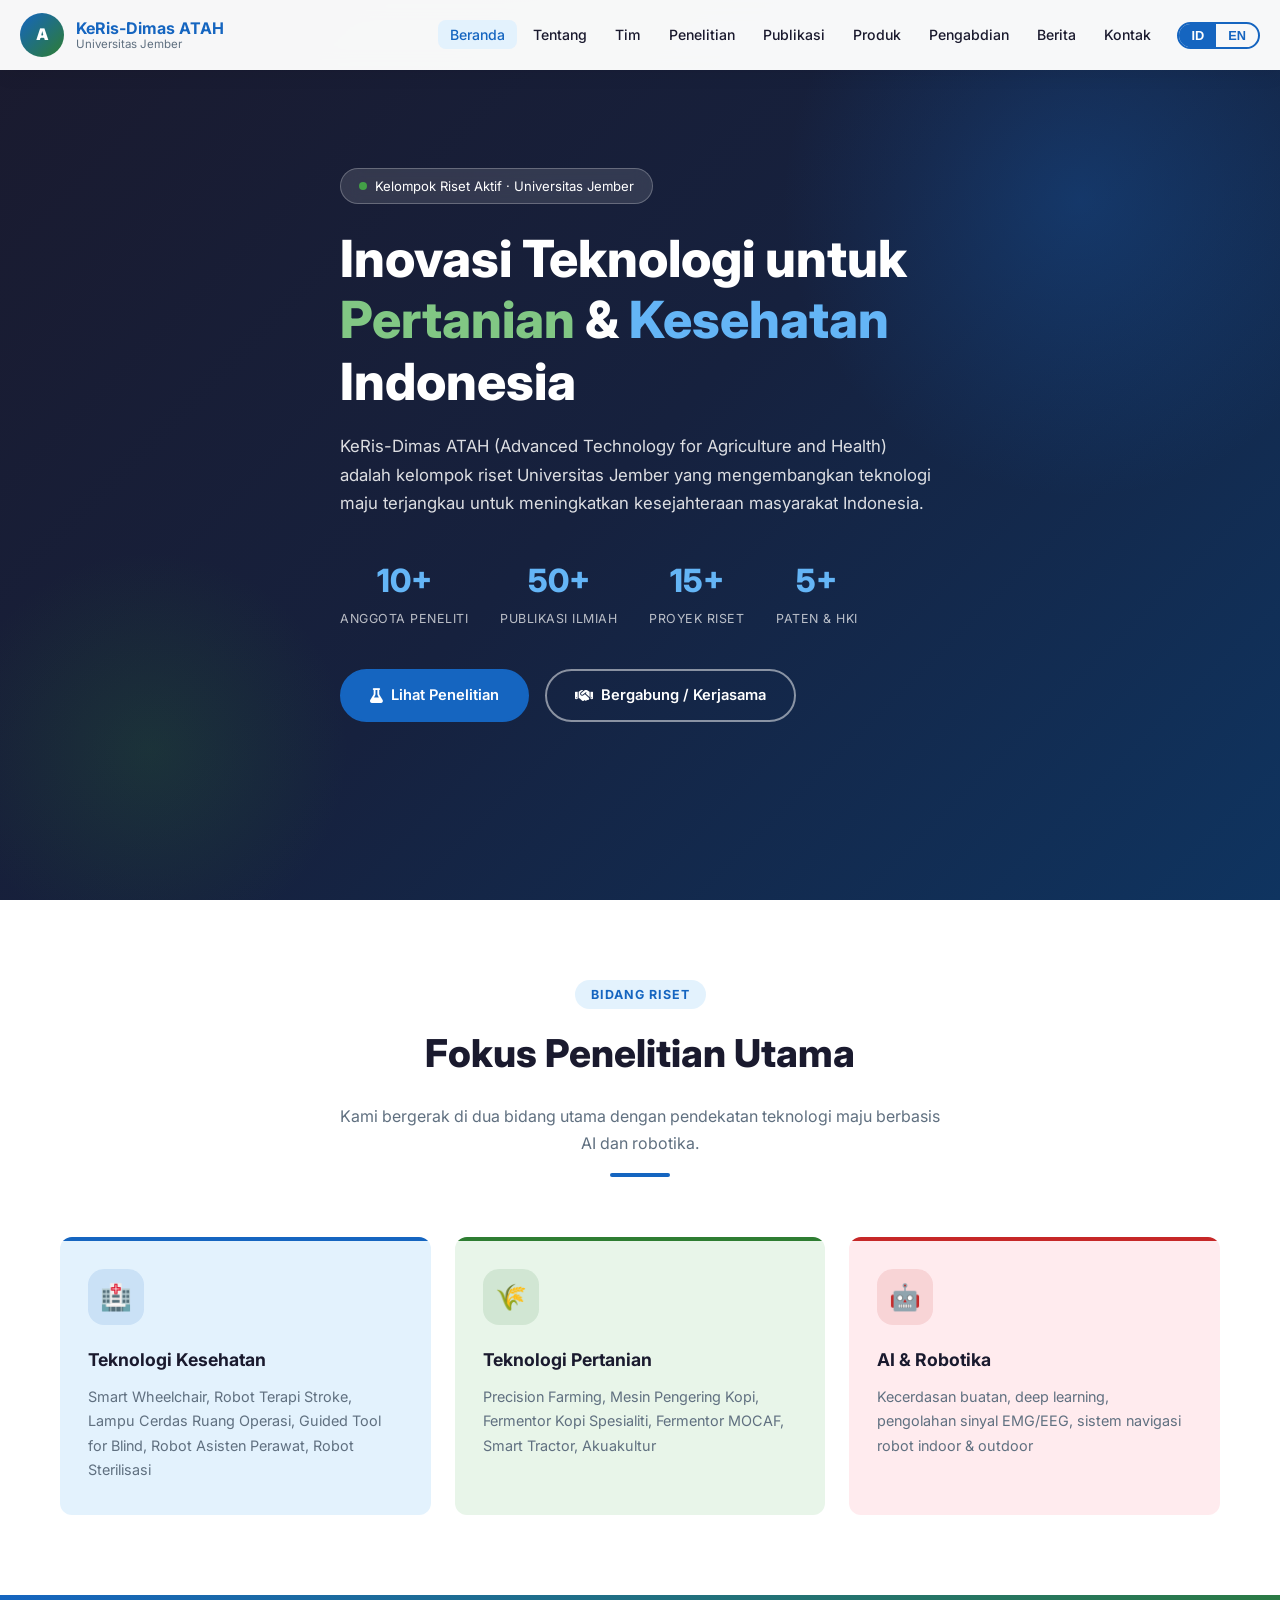
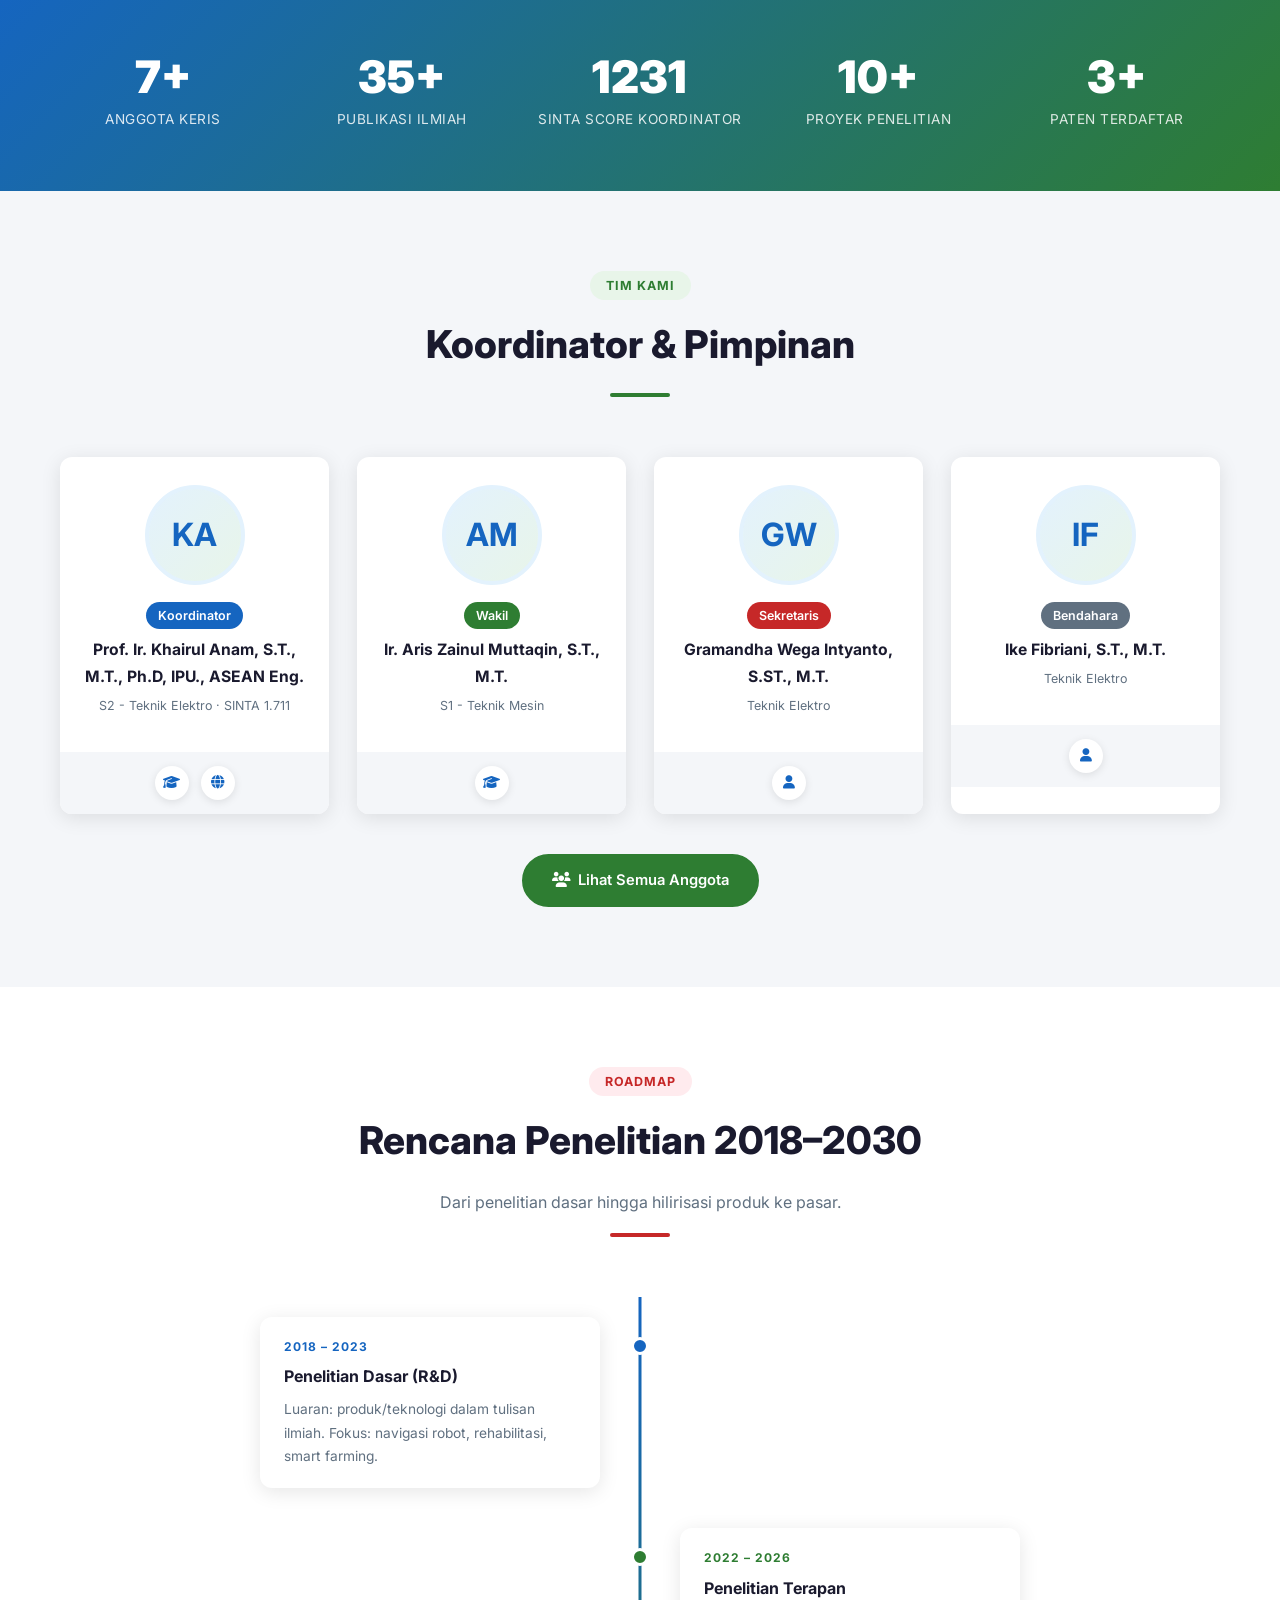
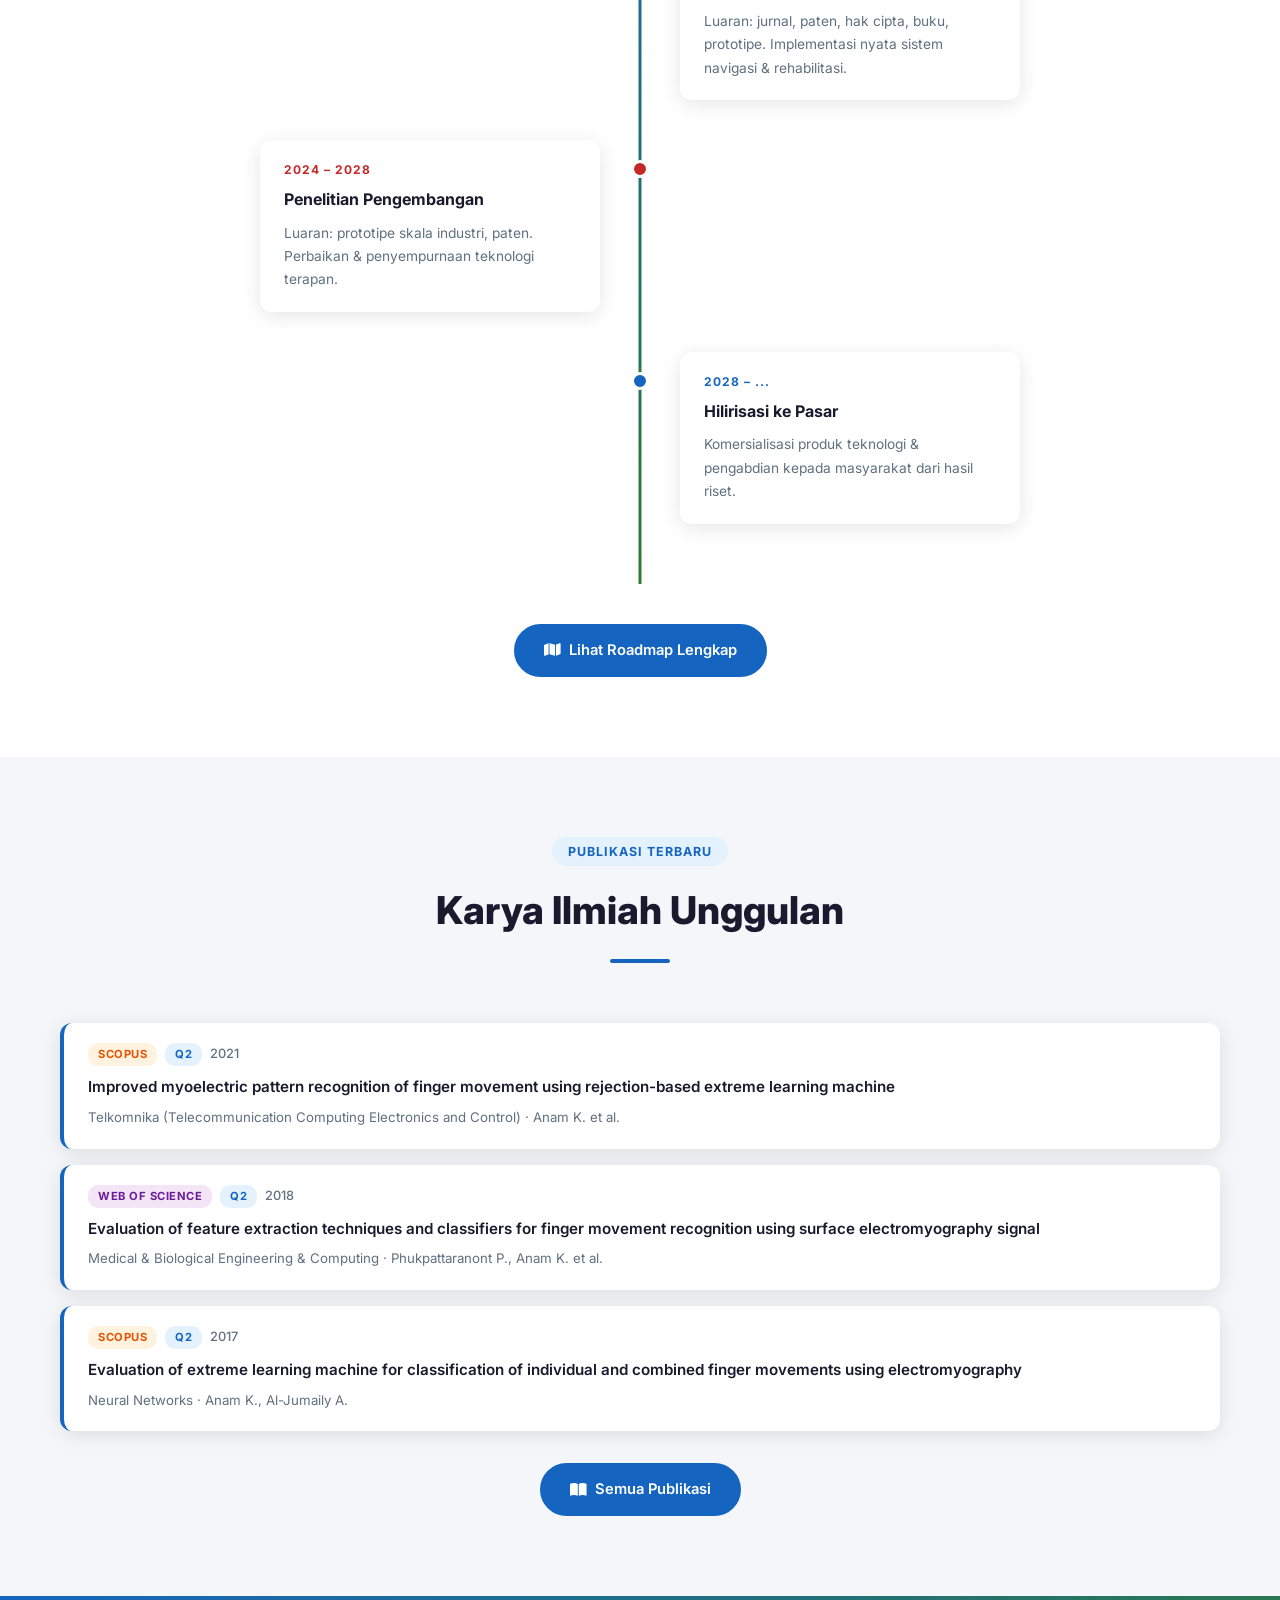
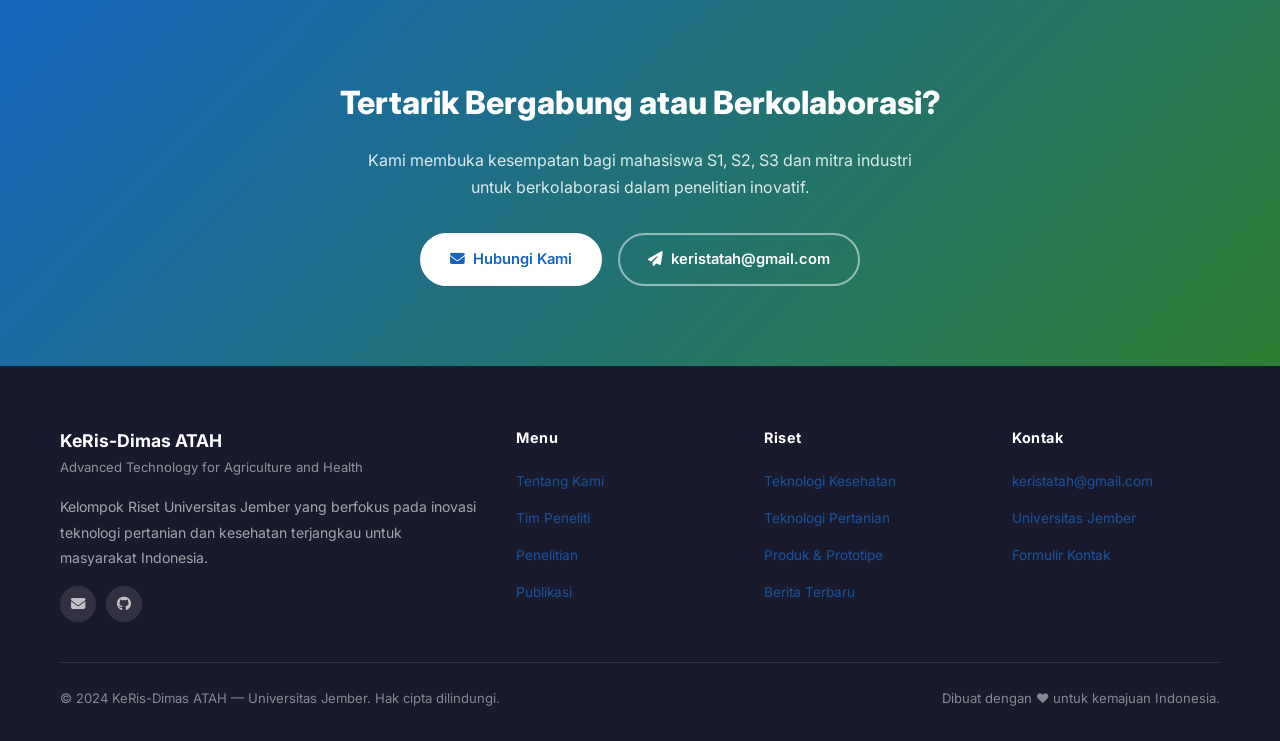
==== commit bc05ec62: "Revisi konten dan fitur popup produk - Hapus referensi material nano dari index.html dan about.html " ====
--- a/index.html
+++ b/index.html
@@ -131,8 +131,8 @@
         <span class="lang-en">Main Research Focus</span>
       </h2>
       <p>
-        <span class="lang-id">Kami bergerak di dua bidang utama dengan pendekatan teknologi maju berbasis AI, robotika, dan material nano.</span>
-        <span class="lang-en">We operate in two main areas using advanced AI-based, robotics, and nanomaterial technologies.</span>
+        <span class="lang-id">Kami bergerak di dua bidang utama dengan pendekatan teknologi maju berbasis AI dan robotika.</span>
+        <span class="lang-en">We operate in two main areas using advanced AI-based and robotics technologies.</span>
       </p>
       <div class="section-divider divider-blue"></div>
     </div>
@@ -219,7 +219,7 @@
                onerror="this.style.display='none';this.nextElementSibling.style.display='flex';">
           <div class="team-avatar-placeholder" style="display:none;">KA</div>
           <div class="role">Koordinator</div>
-          <h3>Ir. Khairul Anam, S.T., M.T., Ph.D</h3>
+          <h3>Prof. Ir. Khairul Anam, S.T., M.T., Ph.D, IPU., ASEAN Eng.</h3>
           <div class="division">S2 - Teknik Elektro · SINTA 1.711</div>
         </div>
         <div class="team-card-footer">
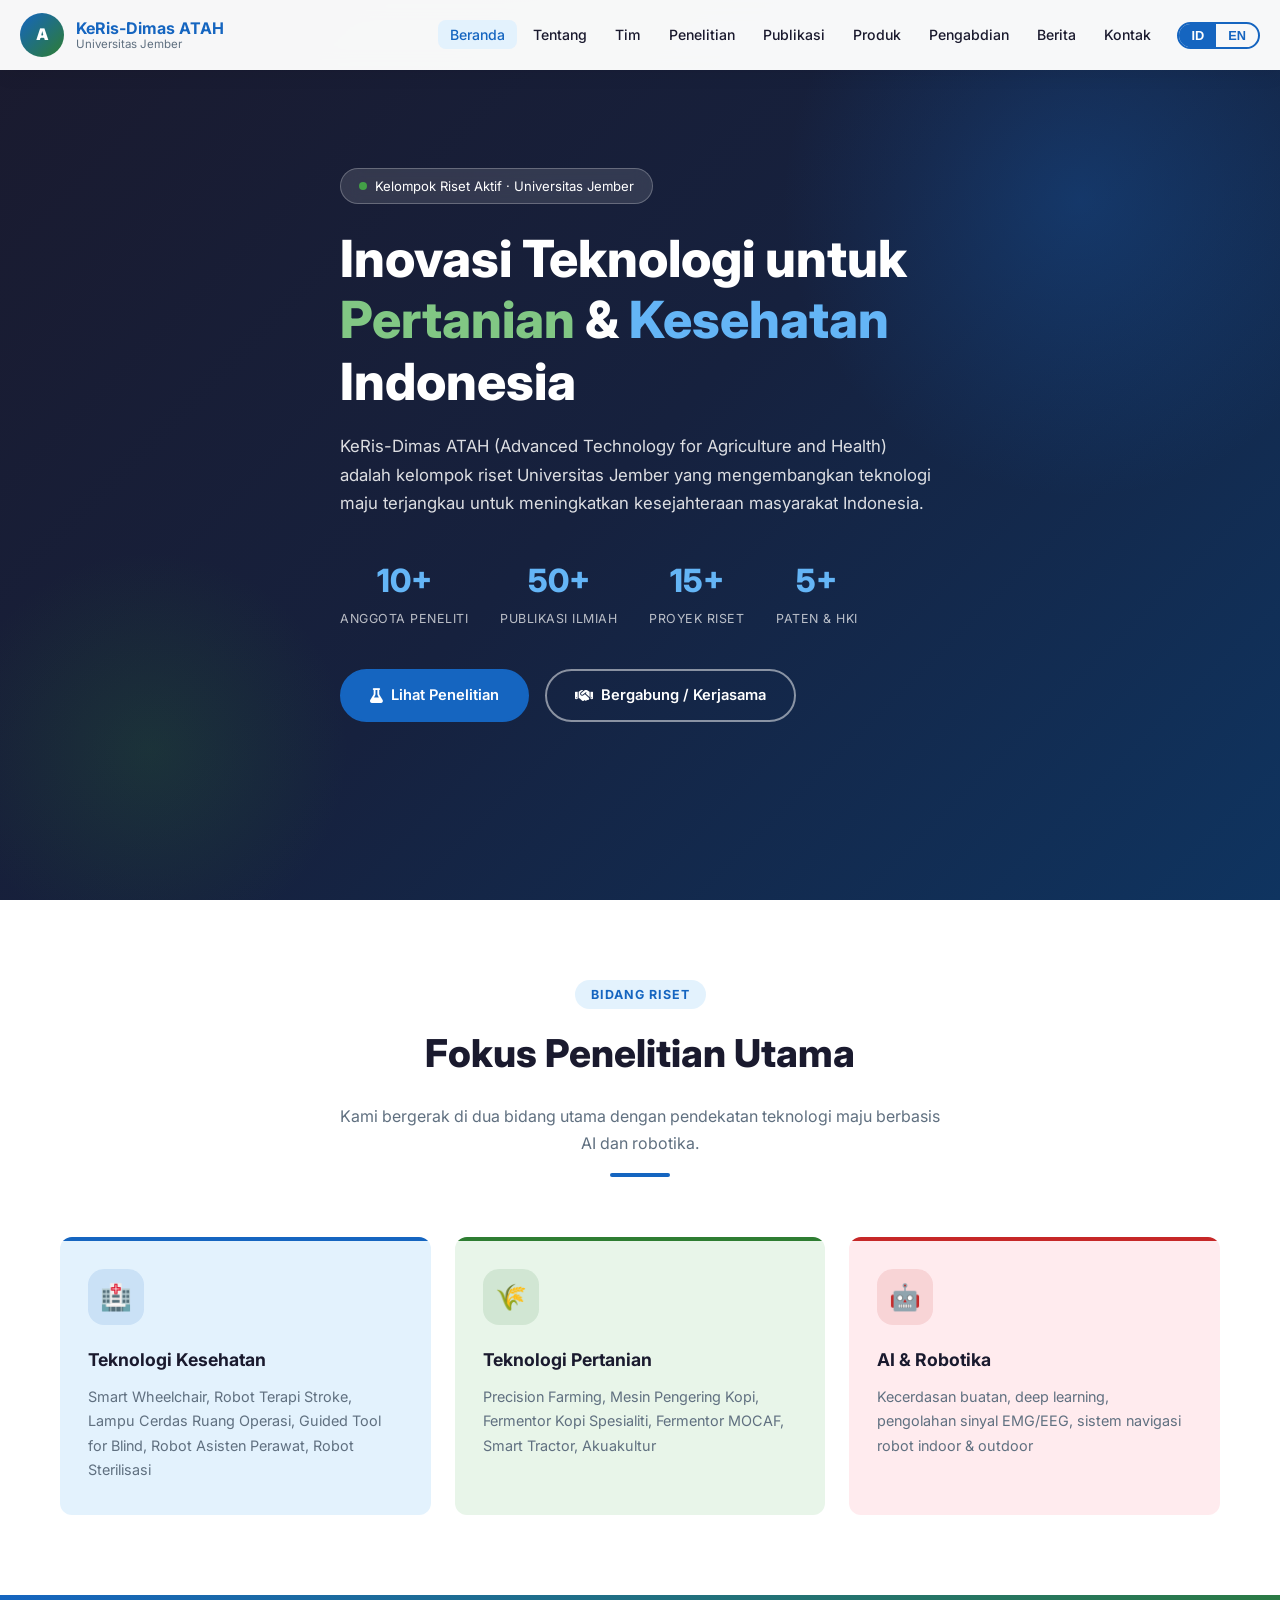
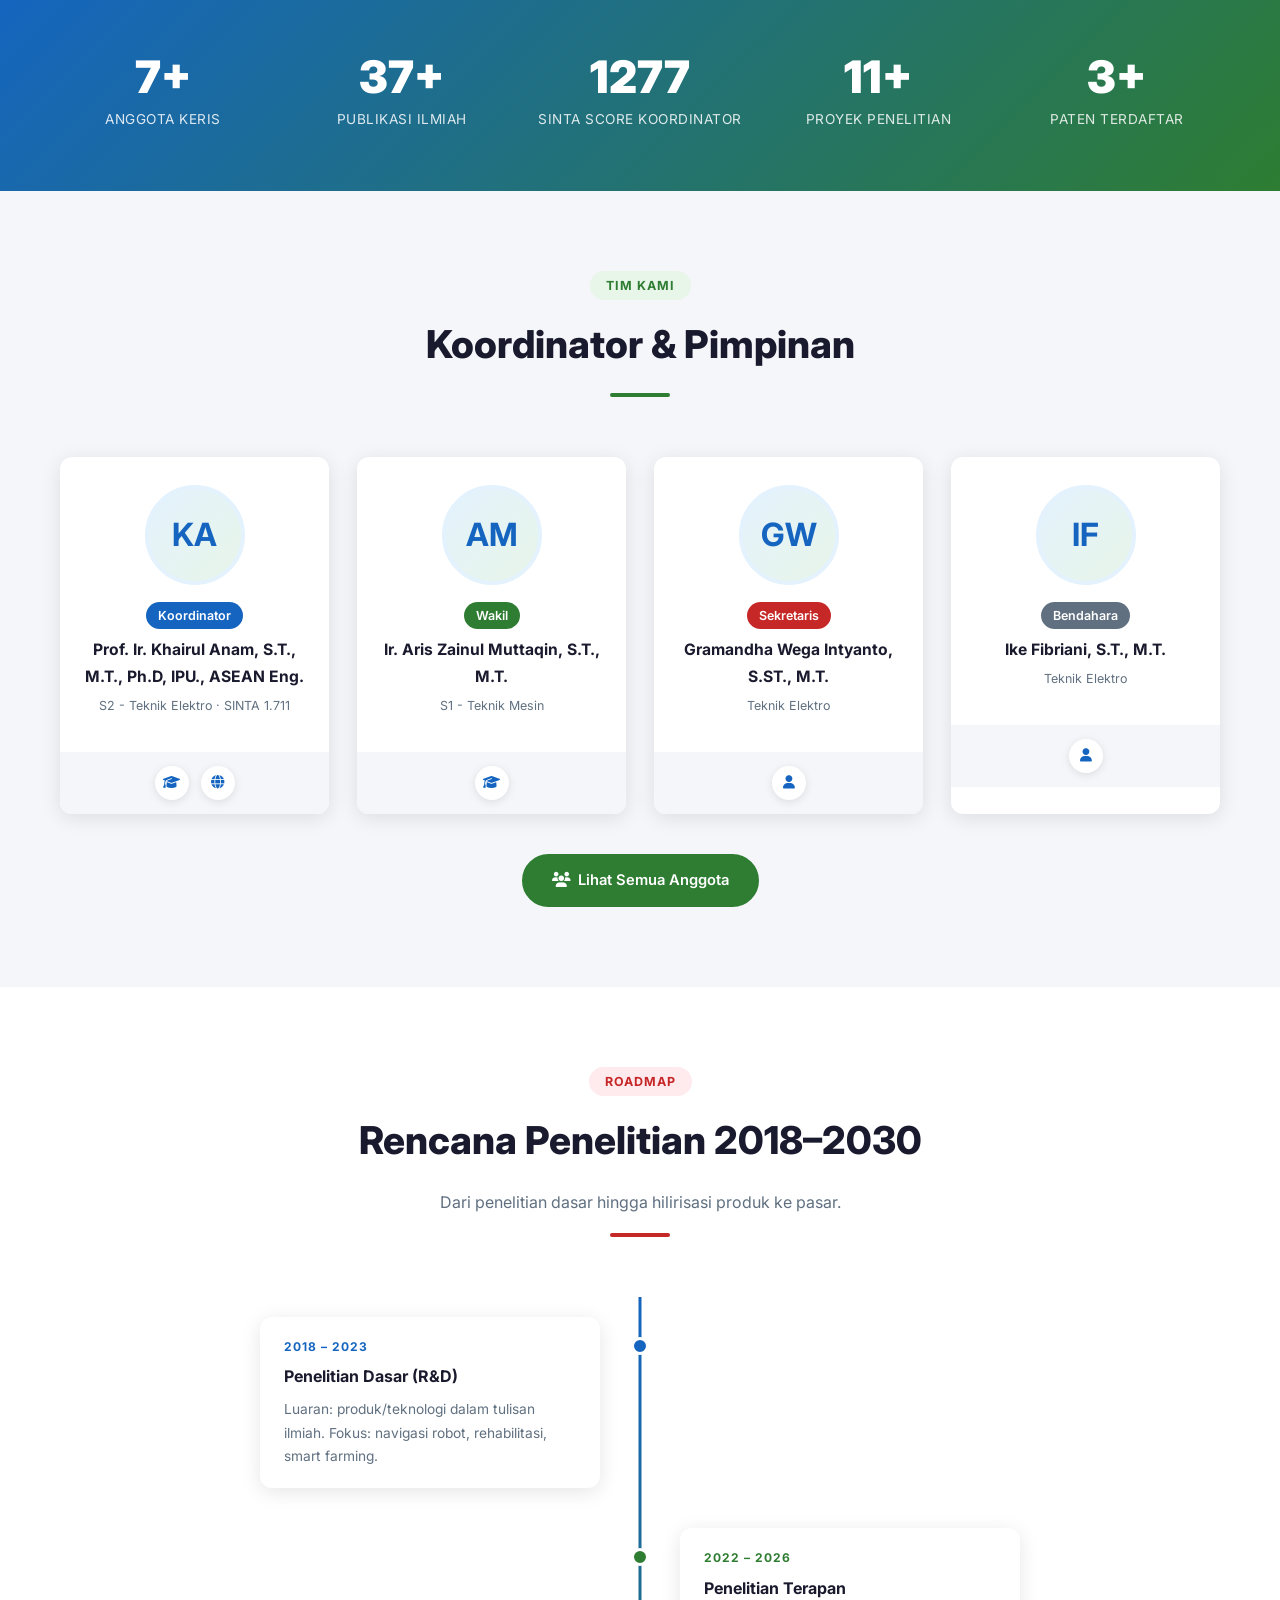
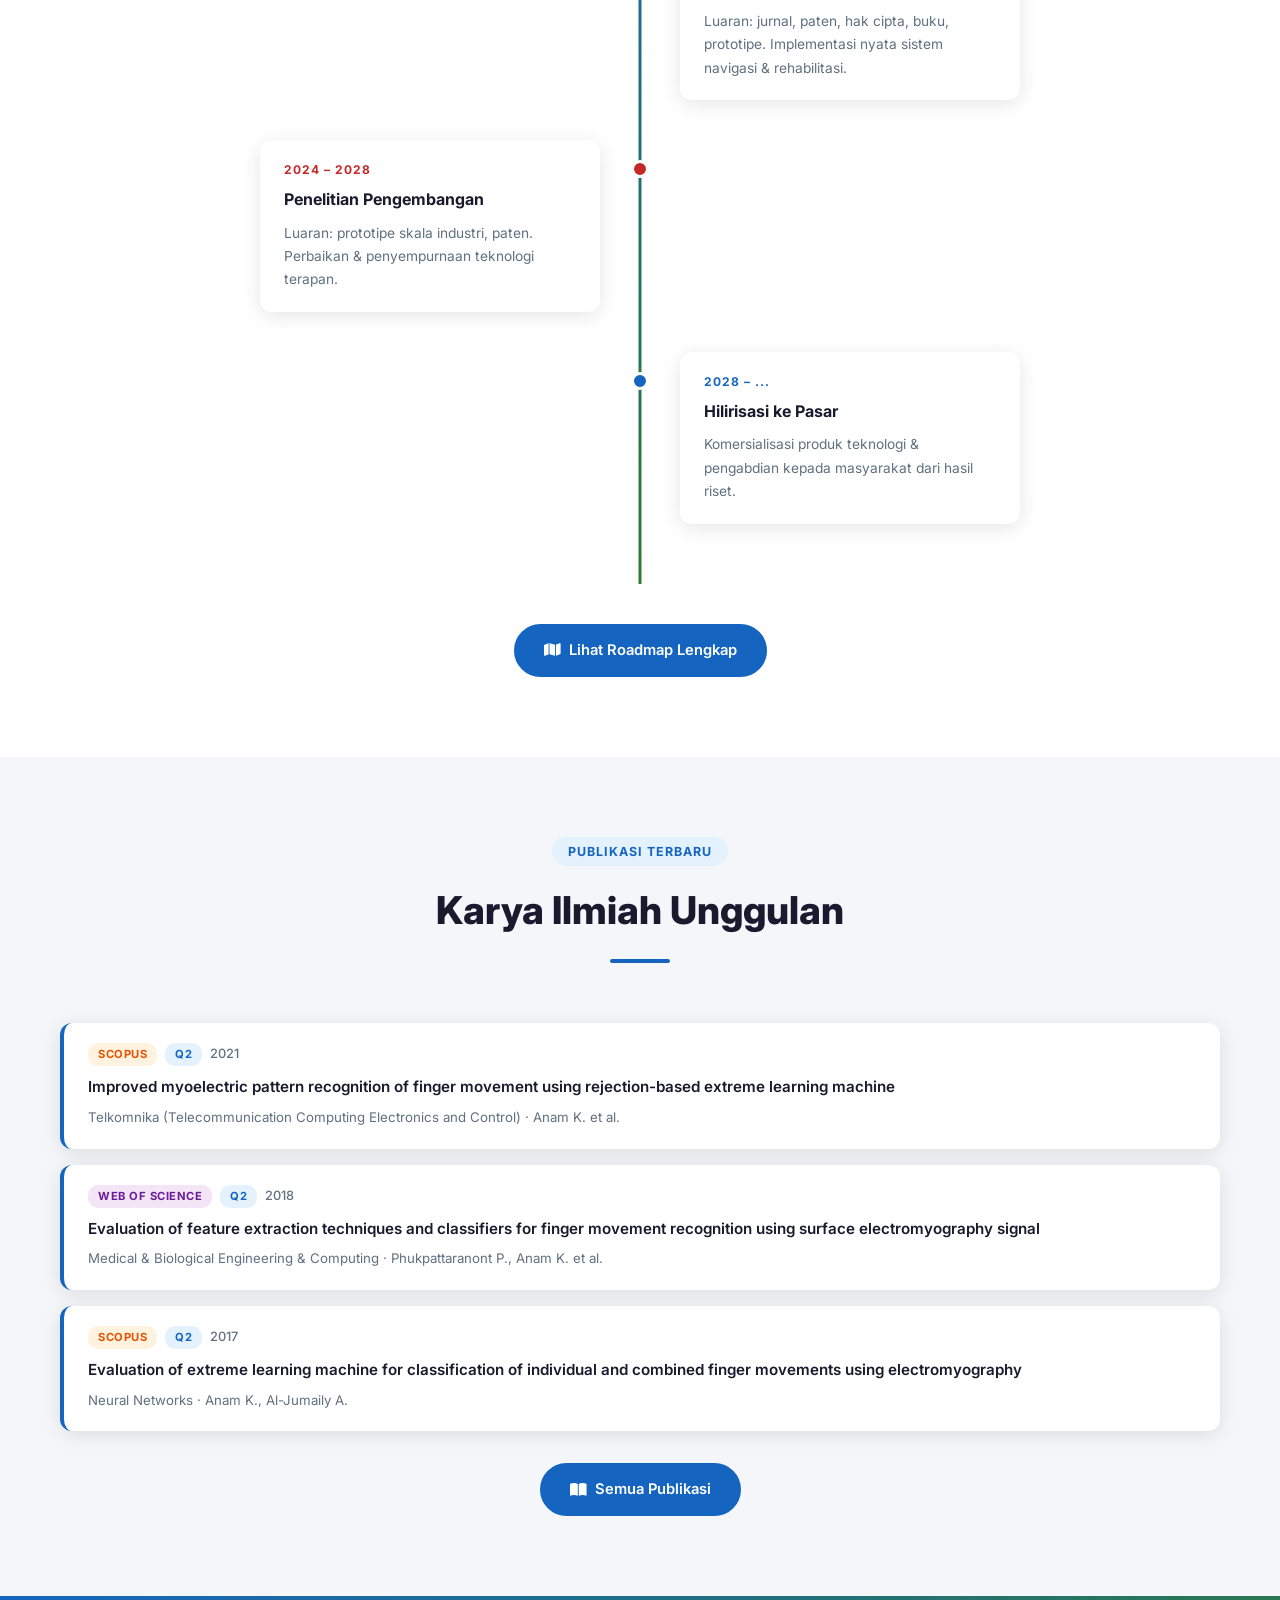
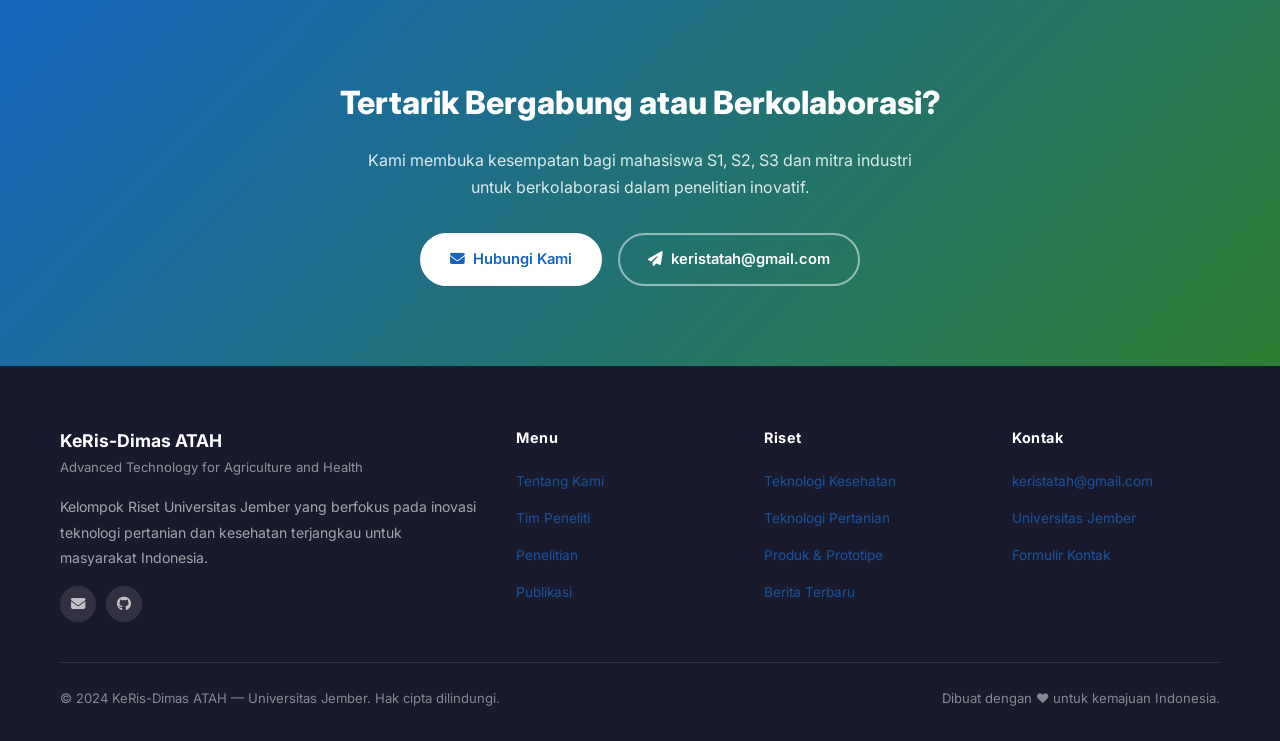
==== commit 2120a3d0: "Update tim dan link SINTA koordinator - Kembalikan Bu Ike (Divisi Kesehatan) dan Pak Aris (Divisi Pe" ====
--- a/index.html
+++ b/index.html
@@ -223,7 +223,7 @@
           <div class="division">S2 - Teknik Elektro · SINTA 1.711</div>
         </div>
         <div class="team-card-footer">
-          <a href="https://sinta.kemdikbud.go.id/authors/profile/55778" target="_blank" class="social-link" title="SINTA"><i class="fas fa-graduation-cap"></i></a>
+          <a href="https://sinta.kemdiktisaintek.go.id/authors/profile/55778" target="_blank" class="social-link" title="SINTA"><i class="fas fa-graduation-cap"></i></a>
           <a href="https://khairul-anam.github.io/" target="_blank" class="social-link" title="Website"><i class="fas fa-globe"></i></a>
         </div>
       </div>
